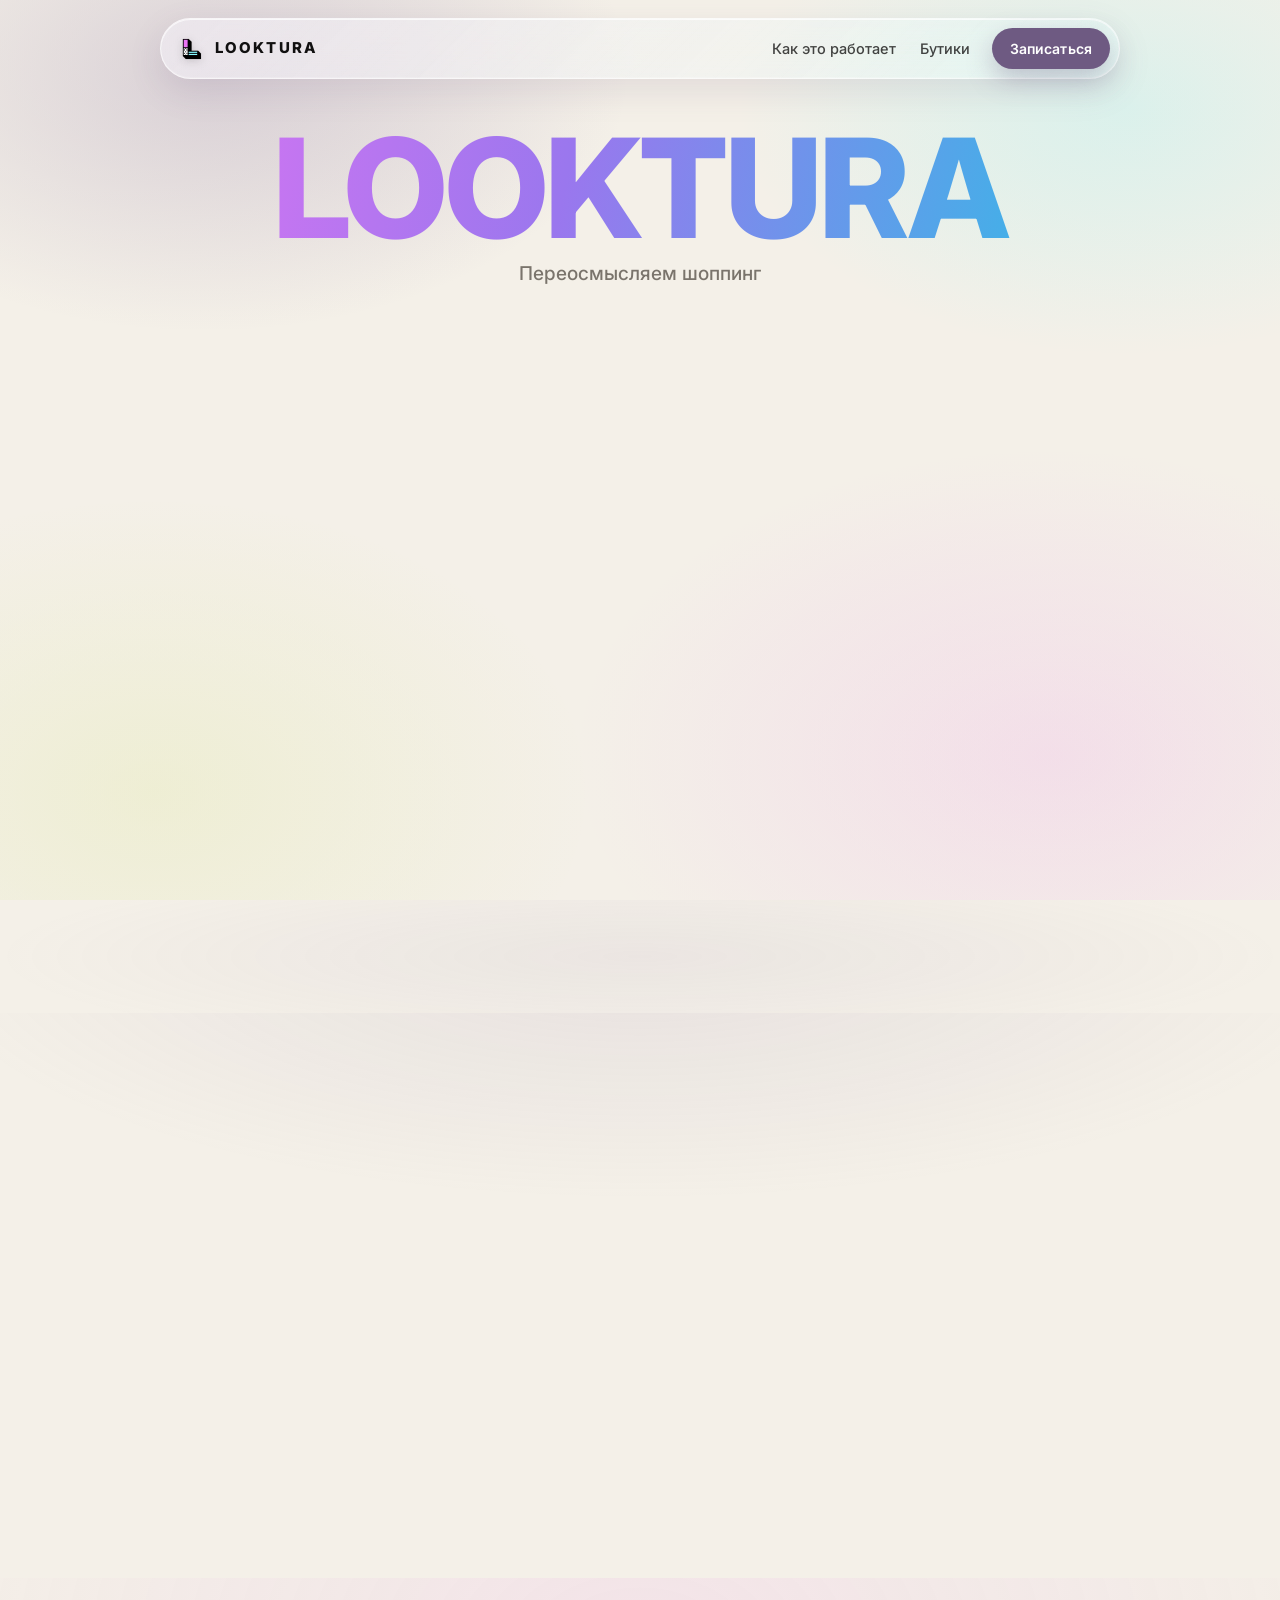
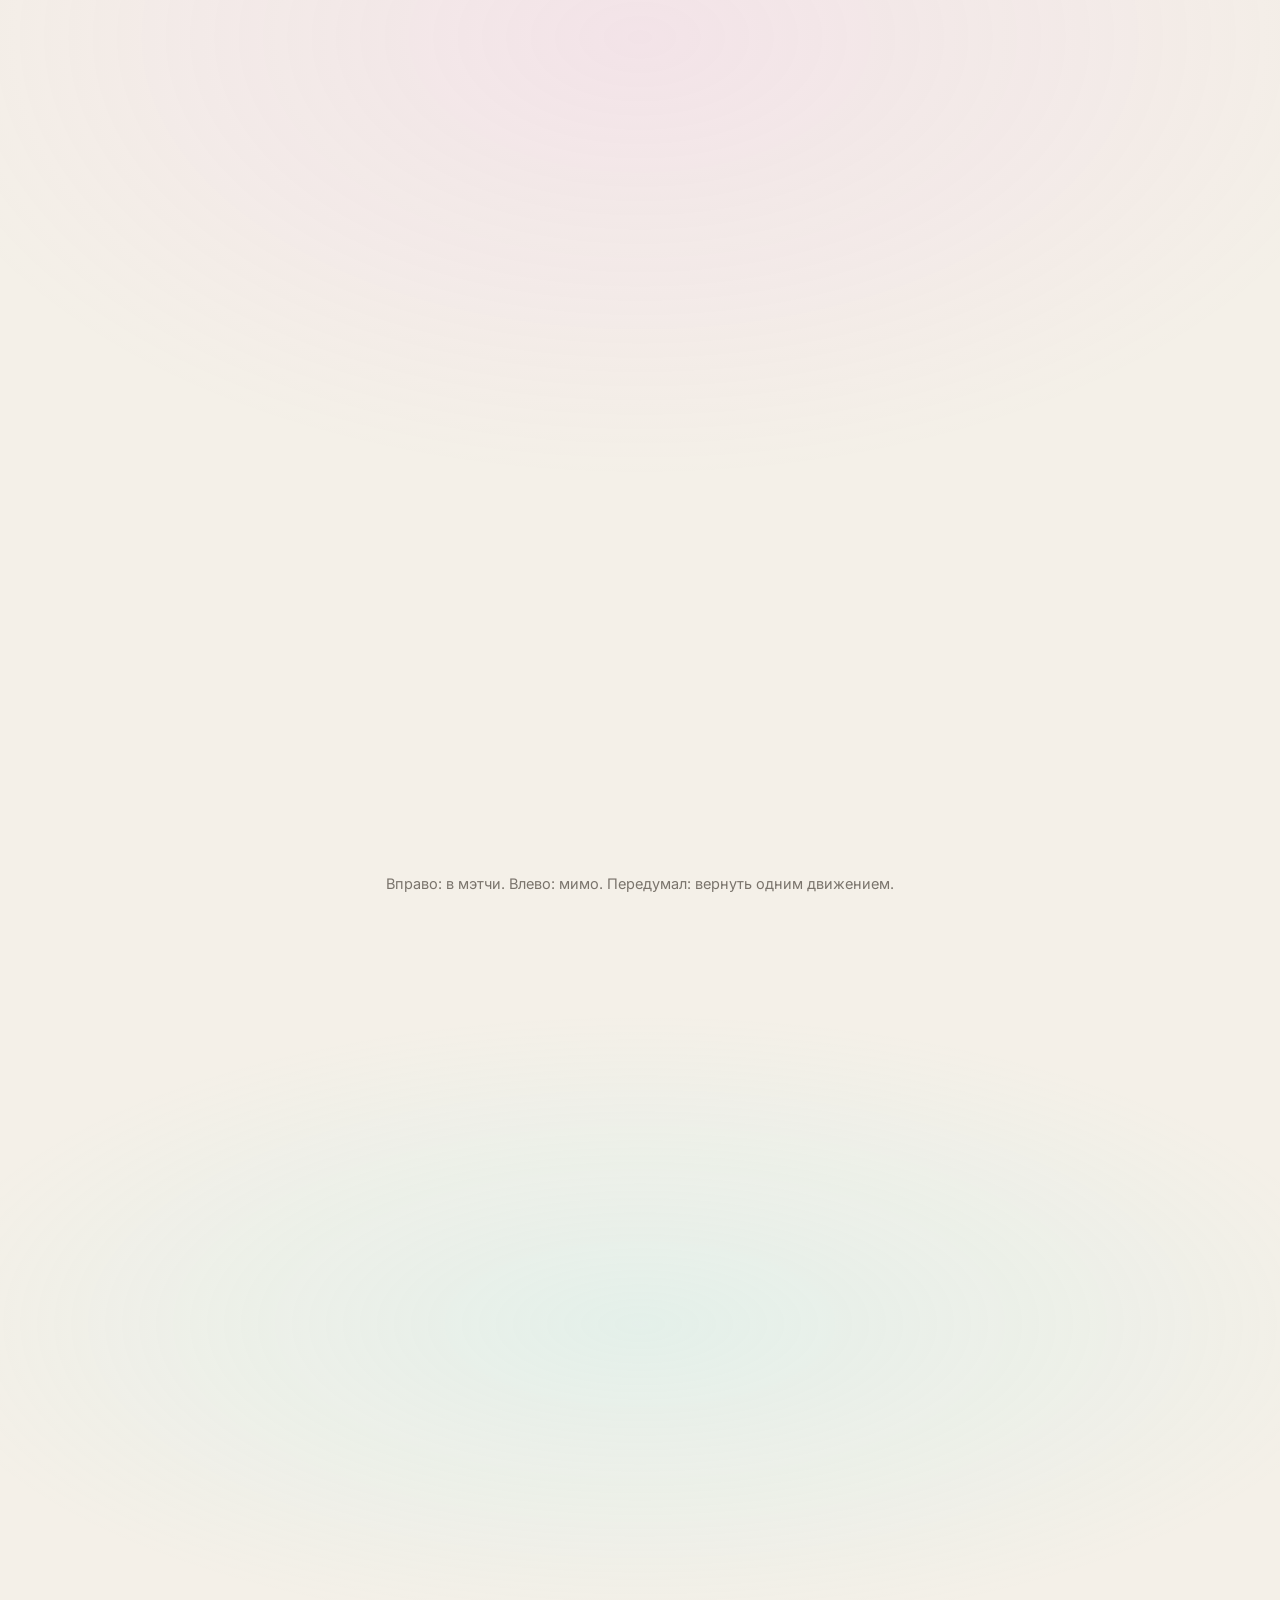
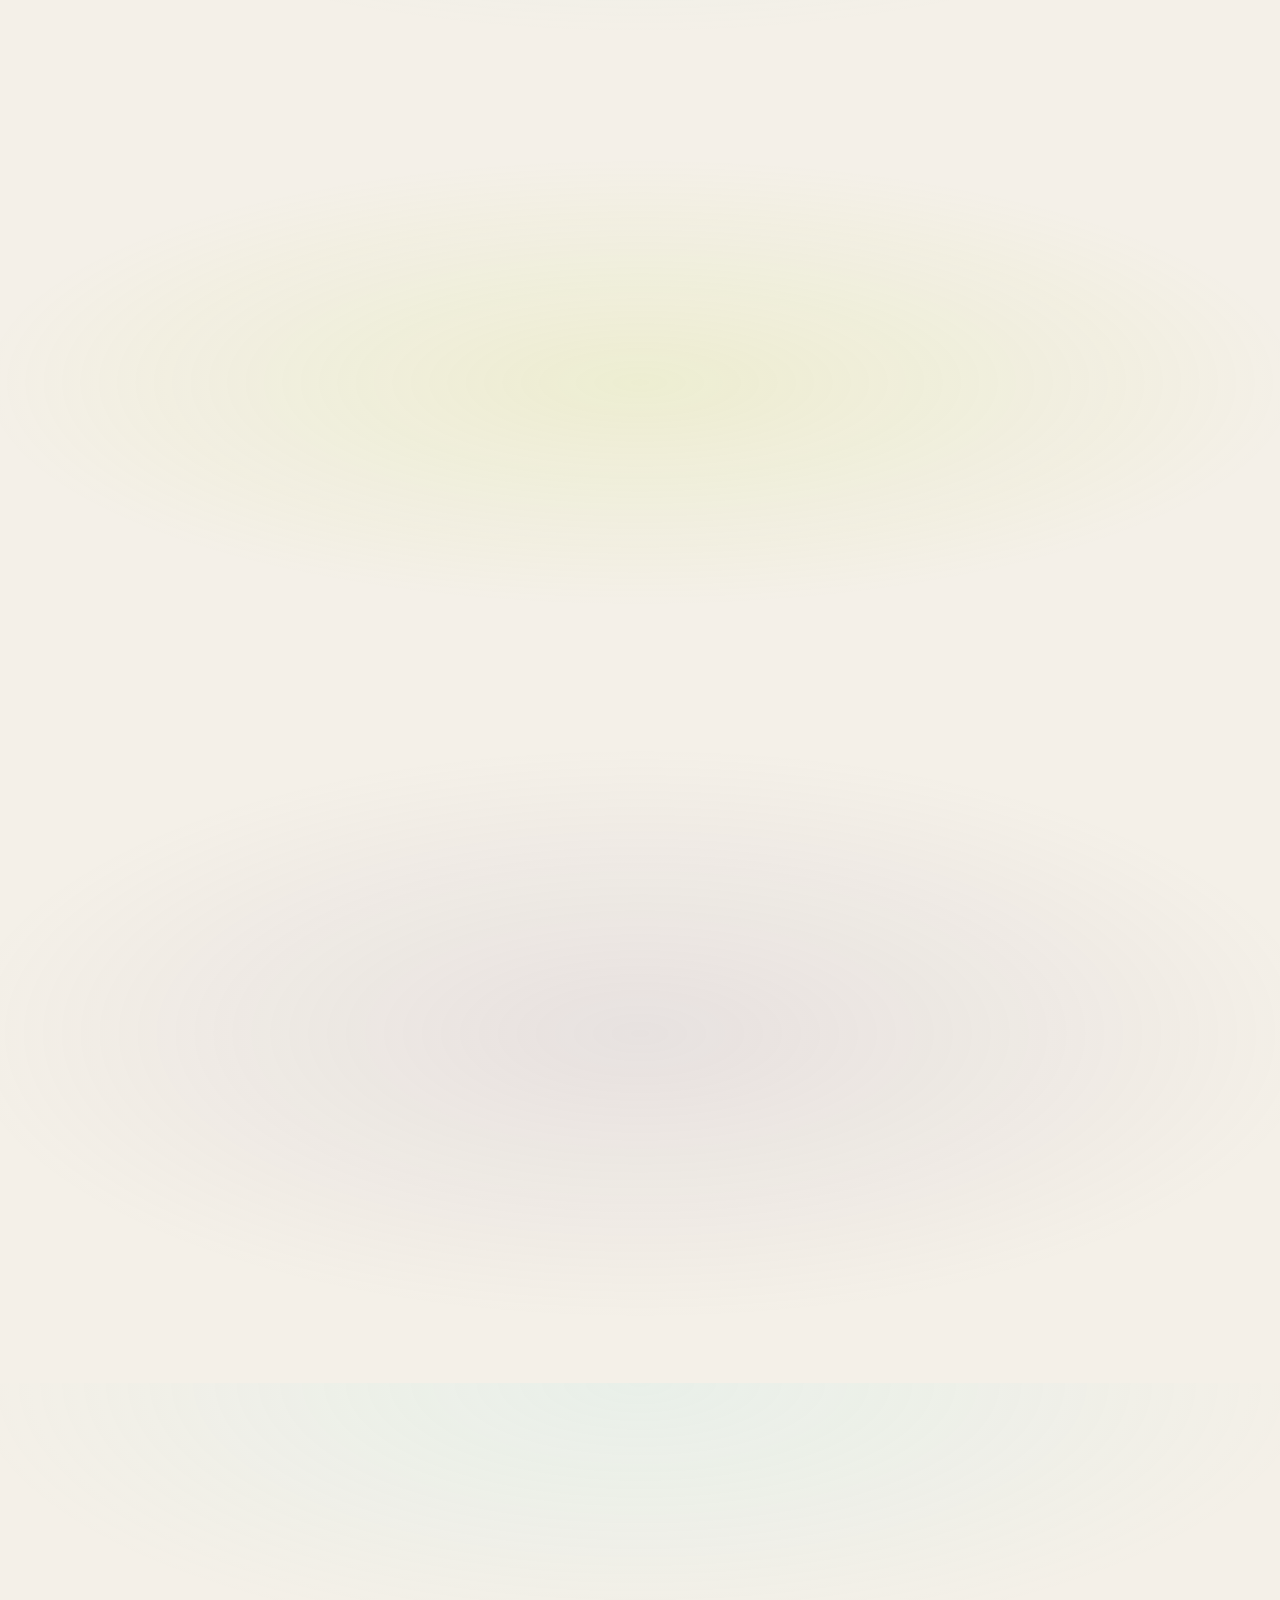
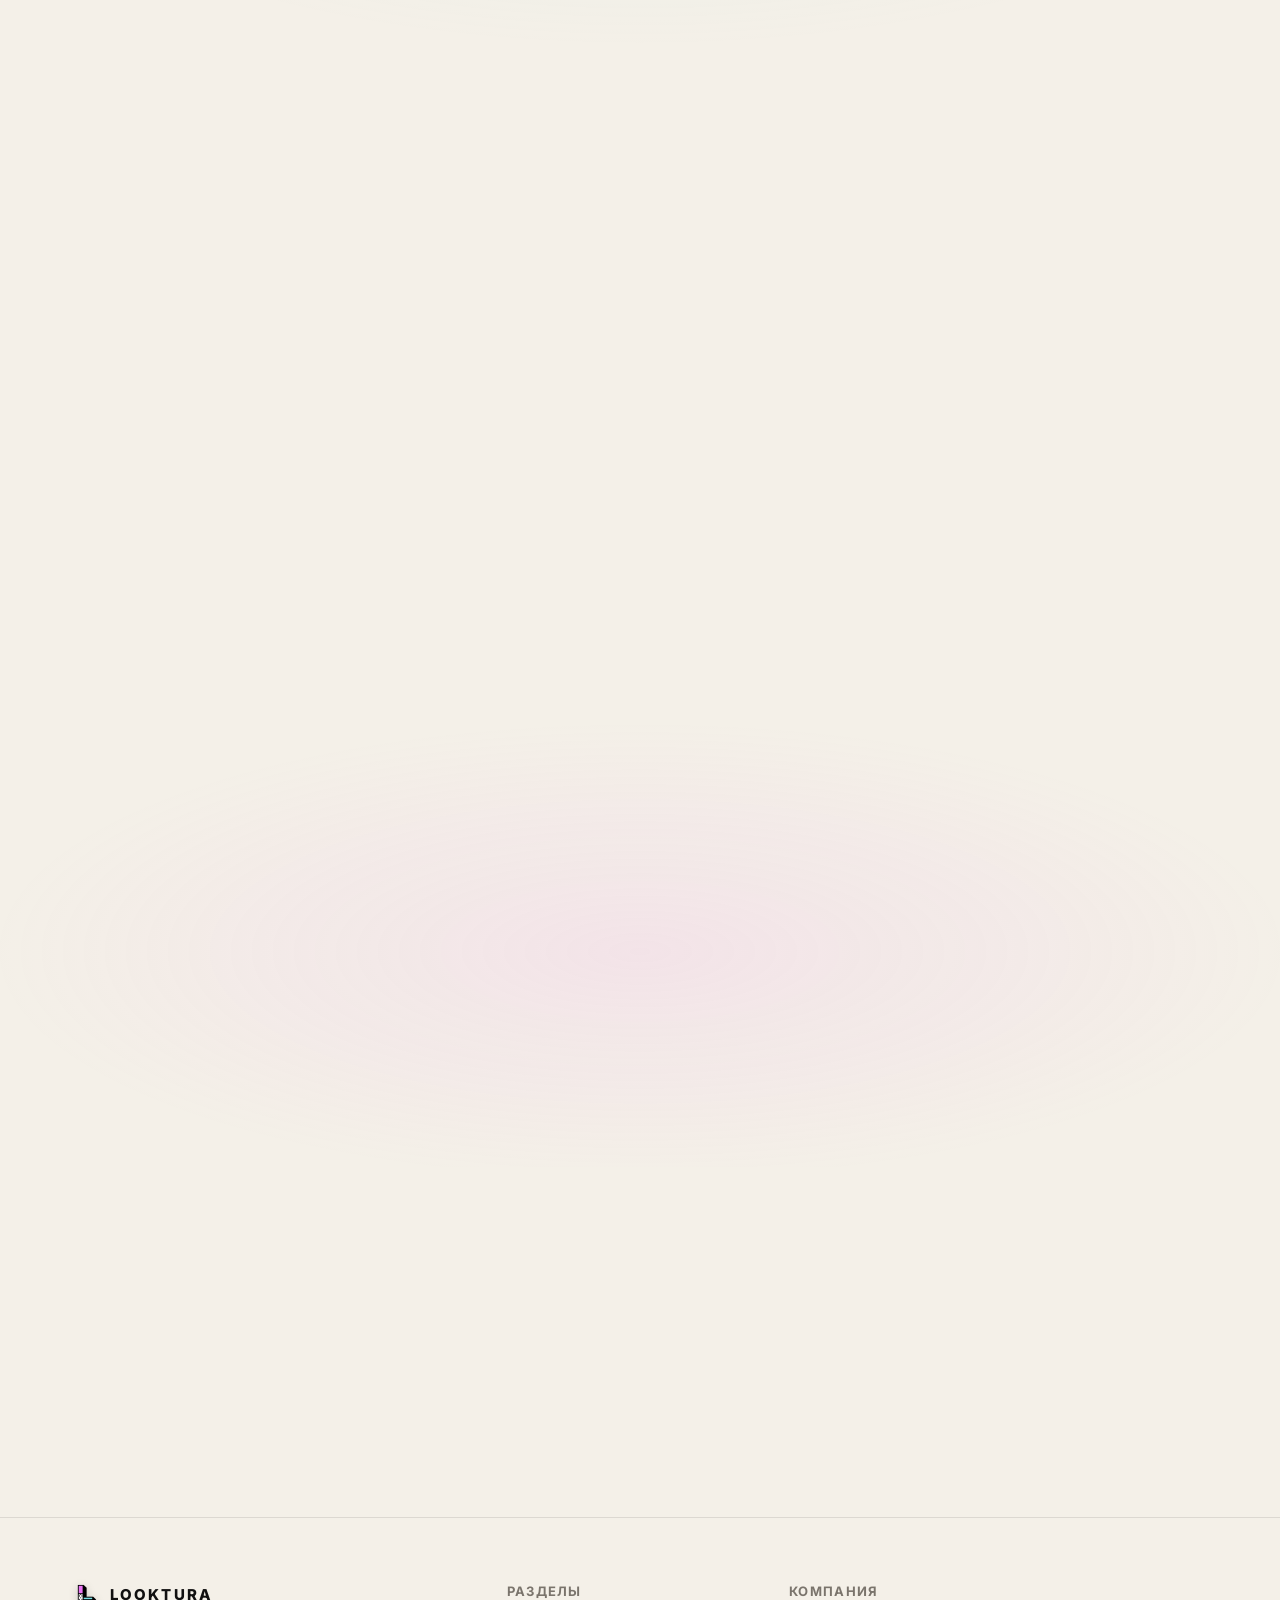
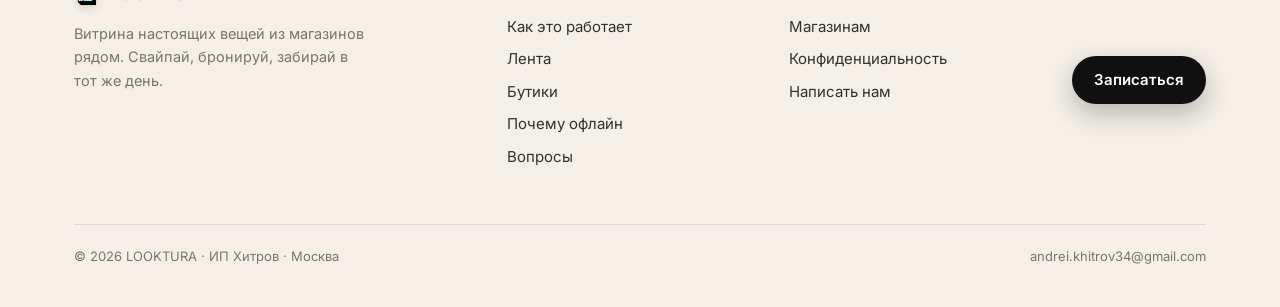
==== index.html @ bfd3b426 "home: magnetic snap on the hero phone carousel - After a scroll settles inside the pinned hero, a de" ====
<!DOCTYPE html>
<html lang="ru" class="no-js">
<head>
  <meta charset="UTF-8" />
  <meta name="viewport" content="width=device-width, initial-scale=1, viewport-fit=cover" />
  <title>LOOKTURA · твой образ уже рядом</title>
  <meta name="description" content="Витрина настоящих вещей из магазинов рядом. Свайпай, бронируй примерку и забирай в магазине в тот же день. Москва, осень 2026." />
  <meta name="theme-color" content="#F4F0E8" />

  <meta property="og:type" content="website" />
  <meta property="og:title" content="LOOKTURA · твой образ уже рядом" />
  <meta property="og:description" content="Витрина настоящих вещей из магазинов рядом. Свайпай, бронируй примерку и забирай в тот же день." />
  <meta property="og:locale" content="ru_RU" />
  <meta property="og:image" content="assets/p3.jpg" />
  <meta name="twitter:card" content="summary_large_image" />

  <link rel="preconnect" href="https://fonts.googleapis.com" />
  <link rel="preconnect" href="https://fonts.gstatic.com" crossorigin />
  <link href="https://fonts.googleapis.com/css2?family=Inter:wght@400;500;600;700;800;900&display=swap" rel="stylesheet" />
  <link rel="stylesheet" href="home.css?v=106" />

  <script type="importmap">
  {"imports":{
    "three":"https://cdn.jsdelivr.net/npm/three@0.160.0/build/three.module.js",
    "three/addons/":"https://cdn.jsdelivr.net/npm/three@0.160.0/examples/jsm/"
  }}
  </script>
</head>
<body>
  <script>document.documentElement.classList.remove('no-js');document.documentElement.classList.add('js');</script>

  <a class="skip" href="#content">К содержанию</a>

  <!-- soft aurora backdrop -->
  <div class="aura" aria-hidden="true"></div>

  <!-- brand logo (Andrei's original mark), defined once, reused via <use> -->
  <svg width="0" height="0" style="position:absolute" aria-hidden="true" focusable="false">
    <symbol id="lk-logo" viewBox="0 0 220 220" fill="none">
      <path d="M33 25H81.5L106.5 49V125.5H162.5L186 149V194H57L33 169.5V25Z" fill="black"/>
      <path d="M186 194H57L33 169.5V25H81.5L106.5 49V125.5H162.5L186 149V194ZM81.5 25V169.5M81.5 169.5H33M81.5 169.5H162.5L186 194" stroke="black"/>
      <rect x="82" y="133" width="72" height="10" fill="#86F8FE"/>
      <rect x="40" y="32" width="33" height="63" fill="#EB74F4"/>
      <path d="M52.2578 103C52.0919 103.469 52 103.974 52 104.5C52 106.985 54.0147 109 56.5 109C58.9853 109 61 106.985 61 104.5C61 103.974 60.9081 103.469 60.7422 103H73V161H60.9717C60.9898 160.836 61 160.669 61 160.5C61 158.015 58.9853 156 56.5 156C54.0147 156 52 158.015 52 160.5C52 160.669 52.0102 160.836 52.0283 161H40V103H52.2578ZM46.5 142C44.0147 142 42 144.015 42 146.5C42 148.985 44.0147 151 46.5 151C48.9853 151 51 148.985 51 146.5C51 144.015 48.9853 142 46.5 142ZM66.5 142C64.0147 142 62 144.015 62 146.5C62 148.985 64.0147 151 66.5 151C68.9853 151 71 148.985 71 146.5C71 144.015 68.9853 142 66.5 142ZM56.5 128C54.0147 128 52 130.015 52 132.5C52 134.985 54.0147 137 56.5 137C58.9853 137 61 134.985 61 132.5C61 130.015 58.9853 128 56.5 128ZM46.5 113C44.0147 113 42 115.015 42 117.5C42 119.985 44.0147 122 46.5 122C48.9853 122 51 119.985 51 117.5C51 115.015 48.9853 113 46.5 113ZM66.5 113C64.0147 113 62 115.015 62 117.5C62 119.985 64.0147 122 66.5 122C68.9853 122 71 119.985 71 117.5C71 115.015 68.9853 113 66.5 113Z" fill="white"/>
      <rect x="82" y="151" width="72" height="10" fill="#86F8FE"/>
    </symbol>
  </svg>

  <!-- NAV -->
  <header class="nav" id="nav">
    <div class="nav__pill glass">
      <a class="nav__logo" href="#top" aria-label="LOOKTURA — на главную">
        <svg class="mark" aria-hidden="true" focusable="false"><use href="#lk-logo"/></svg>
        <span class="nav__word">LOOKTURA</span>
      </a>
      <nav class="nav__links" aria-label="Разделы">
        <a href="#how" data-link>Как это работает</a>
        <a href="#boutiques" data-link>Бутики</a>
      </nav>
      <a class="btn nav__cta" href="#final" data-link>Записаться</a>
      <button class="nav__burger" id="burger" aria-label="Открыть меню" aria-expanded="false" aria-controls="menu"><span></span><span></span></button>
    </div>
  </header>

  <main id="content">

    <!-- HERO: phone ring carousel (pinned, scroll rotates the ring) -->
    <section class="hero" id="top">
      <div class="hero__pin" id="heroPin">
        <div class="ring__glow" id="ringGlow" aria-hidden="true"></div>
        <div class="ring" id="ring" aria-hidden="true"></div>

        <div class="hero__copy">
          <h1 class="hero__brand">LOOKTURA</h1>
          <p class="hero__sub">Переосмысляем шоппинг</p>
        </div>

        <div class="ringcap" id="ringCap" aria-live="polite">
          <span class="ringcap__t" id="ringCapT"></span>
          <span class="ringcap__s" id="ringCapS"></span>
        </div>
        <div class="dots" id="ringDots" aria-hidden="true"></div>

        <noscript><p class="hero__sub" style="text-align:center">Включите JavaScript, чтобы покрутить витрину экранов.</p></noscript>
      </div>
    </section>

    <!-- 2 · DEFINITION -->
    <section class="define">
      <p class="define__t rv">Не каталог и не доставка. Витрина настоящих вещей из магазинов рядом: видишь, бронируешь примерку, забираешь в тот же день.</p>
    </section>

    <!-- 3 · HOW IT WORKS -->
    <section class="how" id="how">
      <div class="wrap">
        <div class="sec__head rv">
          <p class="eyebrow">Как это работает</p>
          <h2 class="sec__title">Три шага, и вещь твоя</h2>
        </div>
        <div class="steps">
          <article class="step rv">
            <span class="step__k">Свайпай</span>
            <p class="step__p">Лента реальных вещей из бутиков рядом. Вправо: нравится. Влево: дальше.</p>
          </article>
          <article class="step rv" data-d="1">
            <span class="step__k">Бронируй</span>
            <p class="step__p">Закрепляешь вещь возвратным депозитом 5%. Она ждёт тебя в магазине, приходишь когда удобно.</p>
          </article>
          <article class="step rv" data-d="2">
            <span class="step__k">Меряй</span>
            <p class="step__p">Примеряешь вживую. Платишь, только если берёшь. Всё в тот же день.</p>
          </article>
        </div>
      </div>
    </section>

    <!-- 4 · ЛЕНТА -->
    <section class="lenta" id="lenta">
      <div class="wrap">
        <div class="sec__head rv">
          <p class="eyebrow">Лента</p>
          <h2 class="sec__title">Листаешь ленту.<br>Всё в ней можно потрогать.</h2>
          <p class="sec__lead">Это не вдохновляющие картинки из интернета, которые потом нигде не найти. Каждая вещь в ленте есть в наличии, в конкретном магазине, в твоём районе.</p>
          <p class="sec__lead">Понравилась: бронируешь примерку прямо из карточки. До шести фото, размеры, цвета, цена и наличие. Без бесконечных вкладок и переписок в директе «а есть мой размер?».</p>
        </div>
      </div>
      <div class="feed rv" role="list" aria-label="Примеры вещей из ленты">
        <img src="assets/p3.jpg" alt="Образ из ленты" loading="lazy" role="listitem" />
        <img src="assets/p5.jpg" alt="Образ из ленты" loading="lazy" role="listitem" />
        <img src="assets/p1.jpg" alt="Вещь из ленты" loading="lazy" role="listitem" />
        <img src="assets/p7.jpg" alt="Деталь вещи из ленты" loading="lazy" role="listitem" />
        <img src="assets/p2.jpg" alt="Вещь из ленты" loading="lazy" role="listitem" />
        <img src="assets/p8.jpg" alt="Образ из ленты" loading="lazy" role="listitem" />
        <img src="assets/p4.jpg" alt="Вещь из ленты" loading="lazy" role="listitem" />
        <img src="assets/p6.jpg" alt="Образ из ленты" loading="lazy" role="listitem" />
      </div>
      <p class="feed__cap">Вправо: в мэтчи. Влево: мимо. Передумал: вернуть одним движением.</p>
    </section>

    <!-- 5 · БУТИКИ -->
    <section class="boutiques" id="boutiques">
      <div class="wrap boutiques__grid">
        <div class="boutiques__copy rv">
          <p class="eyebrow">Магазины</p>
          <h2 class="sec__title">Бутики Москвы,<br>а не склад маркетплейса</h2>
          <p class="sec__lead">Независимые шоурумы, локальные дизайнеры, небольшие бутики. Те, у кого одна-две точки и вещи, которых не встретишь в общих каталогах.</p>
          <p class="sec__lead">Мы собираем их по районам и показываем, что есть рядом с тобой. Захочешь обойти несколько за раз — приложение соберёт пеший маршрут.</p>
          <p class="boutiques__amp">Покупаешь напрямую у магазина, по его цене. Без наценки сервиса и посредников между тобой и вещью.</p>
        </div>
        <aside class="boutiques__card glass rv" data-d="1" aria-label="Что собираем">
          <div class="bgroup">
            <h4>Что собираем</h4>
            <div class="chips">
              <span class="chip">Шоурумы</span>
              <span class="chip">Локальные дизайнеры</span>
              <span class="chip">Бутики у дома</span>
              <span class="chip">Концепт-сторы</span>
            </div>
          </div>
          <div class="bgroup">
            <h4>По районам</h4>
            <div class="chips">
              <span class="chip">Центр</span>
              <span class="chip">Север</span>
              <span class="chip">Запад</span>
              <span class="chip">Юг</span>
              <span class="chip">Восток</span>
            </div>
          </div>
        </aside>
      </div>
    </section>

    <!-- 6 · ПОЧЕМУ ОФЛАЙН -->
    <section class="why" id="why">
      <div class="wrap">
        <div class="sec__head rv">
          <p class="eyebrow">Почему офлайн</p>
          <h2 class="sec__title">Примерил, забрал.<br>Возвращать нечего.</h2>
          <p class="sec__lead">Онлайн приучил заказывать пачками и половину отправлять назад. Курьеры, пункты выдачи, ожидание возврата на карту.</p>
          <p class="sec__lead">Когда вещь рядом и её видно вживую, всё проще. Меряешь, чувствуешь ткань, смотришь на себе при нормальном свете. Берёшь то, что правда нравится, и носишь сегодня же.</p>
        </div>
      </div>
    </section>

    <!-- 7 · ЧЕСТНО О СТАРТЕ -->
    <section class="start" id="start">
      <div class="wrap">
        <div class="start__card glass rv">
          <p class="eyebrow">Где мы сейчас</p>
          <h2 class="sec__title">Мы только начинаем.<br>И не скрываем этого.</h2>
          <p class="sec__lead">LOOKTURA запускается в Москве осенью 2026. Сейчас подключаем первые магазины и доводим приложение до ума.</p>
          <p class="sec__lead">Никаких накрученных отзывов и цифр, которых пока нет. Если идея откликается, оставь почту: позовём в первую волну и спросим, чего не хватает. Те, кто придёт в начале, увидят, как сервис складывается, и повлияют на него.</p>
        </div>
      </div>
    </section>

    <!-- 8 · FAQ -->
    <section class="faq" id="faq">
      <div class="wrap">
        <div class="sec__head rv">
          <h2 class="sec__title">Частые вопросы</h2>
        </div>
        <div class="faq__list">
          <div class="faq__item open rv">
            <button class="faq__q" aria-expanded="true">Сколько стоит примерка?<span class="faq__ico" aria-hidden="true"></span></button>
            <div class="faq__a"><div class="faq__a-in"><p>Сама примерка бесплатная. Чтобы вещь подождала тебя в магазине, оставляешь возвратный депозит 5% (от 149&nbsp;₽). Пришёл мерить: он вернётся полностью.</p></div></div>
          </div>
          <div class="faq__item rv">
            <button class="faq__q" aria-expanded="false">А если вещь не подойдёт?<span class="faq__ico" aria-hidden="true"></span></button>
            <div class="faq__a"><div class="faq__a-in"><p>Ничего не теряешь. Меряешь вживую и платишь, только если берёшь. Не подошло: уходишь, депозит возвращается.</p></div></div>
          </div>
          <div class="faq__item rv">
            <button class="faq__q" aria-expanded="false">Это маркетплейс?<span class="faq__ico" aria-hidden="true"></span></button>
            <div class="faq__a"><div class="faq__a-in"><p>Нет. Покупаешь прямо в магазине, по его цене, без наценки сервиса. Мы просто приводим тебя к вещи, которая уже рядом.</p></div></div>
          </div>
          <div class="faq__item rv">
            <button class="faq__q" aria-expanded="false">Когда запуск?<span class="faq__ico" aria-hidden="true"></span></button>
            <div class="faq__a"><div class="faq__a-in"><p>Осенью 2026. Оставь почту в раннем доступе: напишем за пару недель до старта и позовём первым.</p></div></div>
          </div>
          <div class="faq__item rv">
            <button class="faq__q" aria-expanded="false">В каких городах?<span class="faq__ico" aria-hidden="true"></span></button>
            <div class="faq__a"><div class="faq__a-in"><p>Стартуем в Москве, тут больше всего бутиков и локальных брендов. Дальше посмотрим на другие города.</p></div></div>
          </div>
        </div>
      </div>
    </section>

    <!-- 9 · FINAL CTA -->
    <section class="final" id="final">
      <div class="wrap">
        <div class="final__card glass rv">
          <p class="eyebrow">Готов начать?</p>
          <h2 class="final__title">Свайпни и забери.</h2>
          <p class="final__sub">Запускаемся <b>осенью 2026</b>. Оставь почту, позовём за пару недель до старта.</p>
          <form class="wait" id="waitlist" novalidate>
            <div class="wait__row">
              <input class="wait__input" id="email" name="email" type="email" inputmode="email" autocomplete="email" placeholder="твоя почта" aria-label="Электронная почта" required />
              <button class="btn btn--lg wait__btn" type="submit">Записаться</button>
            </div>
            <p class="wait__msg" id="waitMsg" role="status" aria-live="polite"></p>
            <p class="wait__consent">Нажимая «Записаться», ты соглашаешься с <a href="privacy.html">политикой конфиденциальности</a>.</p>
          </form>
        </div>
      </div>
    </section>

    <!-- FOR STORES -->
    <section class="forstores">
      <div class="wrap">
        <a class="forstores__card glass rv" href="partners.html">
          <div class="forstores__txt">
            <p class="eyebrow">Магазинам и брендам</p>
            <h2 class="forstores__t">Витрина и поток визитов — без комиссий</h2>
            <p class="forstores__p">Цифровая витрина в приложении и целевые визиты покупателей. 0% комиссии с продаж, первый месяц бесплатно.</p>
          </div>
          <span class="btn btn--lg forstores__btn">Стать партнёром →</span>
        </a>
      </div>
    </section>

  </main>

  <!-- FOOTER -->
  <footer class="foot">
    <div class="wrap">
      <div class="foot__grid">
        <div class="foot__brand">
          <a class="nav__logo" href="#top" aria-label="LOOKTURA — на главную">
            <svg class="mark" aria-hidden="true"><use href="#lk-logo"/></svg>
            <span class="nav__word">LOOKTURA</span>
          </a>
          <p class="foot__tag">Витрина настоящих вещей из магазинов рядом. Свайпай, бронируй, забирай в тот же день.</p>
        </div>
        <div class="foot__col">
          <h4>Разделы</h4>
          <a href="#how" data-link>Как это работает</a>
          <a href="#lenta" data-link>Лента</a>
          <a href="#boutiques" data-link>Бутики</a>
          <a href="#why" data-link>Почему офлайн</a>
          <a href="#faq" data-link>Вопросы</a>
        </div>
        <div class="foot__col">
          <h4>Компания</h4>
          <a href="partners.html">Магазинам</a>
          <a href="privacy.html">Конфиденциальность</a>
          <a href="mailto:andrei.khitrov34@gmail.com">Написать нам</a>
        </div>
        <a class="btn btn--dark foot__cta" href="#final" data-link>Записаться</a>
      </div>
      <div class="foot__bottom">
        <span>© 2026 LOOKTURA · ИП Хитров · Москва</span>
        <a href="mailto:andrei.khitrov34@gmail.com">andrei.khitrov34@gmail.com</a>
      </div>
    </div>
  </footer>

  <!-- MOBILE MENU -->
  <div class="menu" id="menu" aria-hidden="true">
    <nav class="menu__nav" aria-label="Меню">
      <a href="#how" data-link>Как это работает</a>
      <a href="#lenta" data-link>Лента</a>
      <a href="#boutiques" data-link>Бутики</a>
      <a href="#why" data-link>Почему офлайн</a>
      <a href="#faq" data-link>Вопросы</a>
    </nav>
    <a class="btn btn--lg menu__cta" href="#final" data-link>Записаться</a>
  </div>

  <script>window.LK_CONFIG = { endpoint: "", email: "andrei.khitrov34@gmail.com" };</script>
  <script src="https://cdn.jsdelivr.net/npm/lenis@1.1.14/dist/lenis.min.js" defer></script>
  <script src="https://cdn.jsdelivr.net/npm/gsap@3.12.5/dist/gsap.min.js" defer></script>
  <script src="https://cdn.jsdelivr.net/npm/gsap@3.12.5/dist/ScrollTrigger.min.js" defer></script>
  <script type="module" src="home.js?v=109"></script>
</body>
</html>
---- home.css ----
/* ============================================================
   LOOKTURA — landing
   Light, premium, liquid-glass. Brand tokens from the app
   (Theme.swift ivory). Inter throughout. One light theme, locked.
   "Liquid glass" here is a web frosted-glass APPROXIMATION
   (backdrop-filter + inner highlight), not Apple's native material.
   ============================================================ */

:root{
  --ivory:#F4F0E8;
  --surface:#FFFFFF;
  --ink:#111010;
  --muted:#7A746C;
  --line:rgba(17,16,16,.10);
  --pill:#E8E3D8;
  --stage:#EAE3D3;

  --accent:#9E8BAF;       /* lavender (brand accent, locked) */
  --accent-deep:#6E5A82;  /* CTA */
  --pop:#C7E04A;          /* lime — used very sparingly */

  --logo-pink:#ED8CED;
  --logo-cyan:#99F2F5;

  --r:22px;
  --r-lg:30px;
  --maxw:1180px;

  --shadow:0 22px 60px rgba(17,16,16,.12);
  --shadow-soft:0 12px 34px rgba(110,90,130,.14);

  --glass-blur:blur(22px) saturate(165%);
}

*{box-sizing:border-box}
html{ -webkit-text-size-adjust:100%; }
body{
  margin:0;
  font-family:Inter,system-ui,-apple-system,Segoe UI,Roboto,sans-serif;
  color:var(--ink);
  background:var(--ivory);
  line-height:1.5;
  -webkit-font-smoothing:antialiased;
  text-rendering:optimizeLegibility;
  overflow-x:hidden;
}
img{max-width:100%;display:block}
a{color:inherit;text-decoration:none}
button{font-family:inherit}
h1,h2,h3,h4,p{margin:0}

.wrap{max-width:var(--maxw);margin:0 auto;padding:0 24px}
.skip{position:absolute;left:-9999px;top:0;background:var(--ink);color:#fff;padding:10px 16px;border-radius:0 0 12px 0;z-index:200}
.skip:focus{left:0}

/* ---- aurora backdrop ------------------------------------- */
.aura{
  position:fixed;inset:0;z-index:-1;pointer-events:none;
  background:
    radial-gradient(46% 40% at 16% 8%,  rgba(158,139,175,.46), transparent 72%),
    radial-gradient(42% 38% at 88% 12%, rgba(153,242,245,.40), transparent 72%),
    radial-gradient(50% 46% at 82% 84%, rgba(237,140,237,.30), transparent 74%),
    radial-gradient(46% 44% at 12% 88%, rgba(199,224,74,.22), transparent 74%),
    var(--ivory);
}
.aura::after{ /* soft veil keeps text legible over the colour blobs */
  content:"";position:absolute;inset:0;
  background:radial-gradient(60% 50% at 50% 30%, rgba(244,240,232,0), rgba(244,240,232,.42) 100%);
}

/* ---- liquid-glass utility -------------------------------- */
.glass{
  background:
    linear-gradient(135deg, rgba(158,139,175,.10), rgba(153,242,245,.07)),
    linear-gradient(135deg, rgba(255,255,255,.58), rgba(255,255,255,.22)),
    rgba(255,255,255,.16);
  -webkit-backdrop-filter:var(--glass-blur);
  backdrop-filter:var(--glass-blur);
  border:1px solid rgba(255,255,255,.6);
  box-shadow:
    inset 0 1px 0 rgba(255,255,255,.7),
    inset 0 -1px 0 rgba(255,255,255,.18),
    var(--shadow-soft);
}
@media (prefers-reduced-transparency:reduce){
  .glass{ background:rgba(255,255,255,.96); -webkit-backdrop-filter:none; backdrop-filter:none; }
}

/* ---- buttons --------------------------------------------- */
.btn{
  display:inline-flex;align-items:center;justify-content:center;gap:8px;
  padding:13px 22px;border-radius:999px;border:0;cursor:pointer;
  background:var(--accent-deep);color:#fff;
  font-weight:600;font-size:15px;letter-spacing:.01em;
  box-shadow:0 10px 26px rgba(110,90,130,.34);
  transition:transform .18s cubic-bezier(.16,1,.3,1), box-shadow .18s, background .18s;
}
.btn:hover{background:#5d4a70;box-shadow:0 14px 32px rgba(110,90,130,.42);transform:translateY(-1px)}
.btn:active{transform:translateY(1px) scale(.99)}
.btn:focus-visible{outline:3px solid rgba(110,90,130,.4);outline-offset:3px}
.btn--lg{padding:16px 30px;font-size:16px}
.btn--dark{background:var(--ink);box-shadow:0 10px 26px rgba(17,16,16,.26)}
.btn--dark:hover{background:#000}

/* ---- type helpers ---------------------------------------- */
.eyebrow{
  font-size:12.5px;font-weight:600;letter-spacing:.16em;text-transform:uppercase;
  color:var(--accent-deep);margin-bottom:16px;
}
.sec__head{max-width:760px;margin:0 auto 56px;text-align:center}
.sec__title{
  font-size:clamp(30px,4.6vw,52px);font-weight:800;letter-spacing:-.025em;line-height:1.04;
}
.sec__lead{margin-top:18px;color:var(--muted);font-size:clamp(16px,1.6vw,19px);line-height:1.6}

/* ---- nav ------------------------------------------------- */
.nav{position:fixed;top:18px;left:0;right:0;z-index:120;display:flex;justify-content:center;padding:0 16px;
  transition:transform .4s cubic-bezier(.16,1,.3,1), opacity .4s}
.nav.is-hidden{transform:translateY(-130%);opacity:0}
.nav__pill{display:flex;align-items:center;gap:22px;padding:9px 9px 9px 18px;border-radius:999px;width:min(960px,100%)}
.nav__logo{display:flex;align-items:center;gap:10px}
.nav__logo .mark{width:26px;height:26px;filter:drop-shadow(0 2px 4px rgba(17,16,16,.16))}
.nav__word{font-weight:800;letter-spacing:.14em;font-size:15px}
.nav__links{display:flex;gap:24px;margin-left:auto}
.nav__links a{font-size:14.5px;font-weight:500;color:var(--ink);opacity:.78;transition:opacity .2s}
.nav__links a:hover{opacity:1}
.nav__cta{padding:10px 18px;font-size:14px}
.nav__burger{display:none;width:42px;height:42px;border-radius:50%;border:1px solid var(--line);background:rgba(255,255,255,.6);position:relative;margin-left:auto}
.nav__burger span{position:absolute;left:11px;right:11px;height:2px;background:var(--ink);border-radius:2px;transition:.25s}
.nav__burger span:first-child{top:16px}.nav__burger span:last-child{top:24px}
.nav.menu-open .nav__burger span:first-child{top:20px;transform:rotate(45deg)}
.nav.menu-open .nav__burger span:last-child{top:20px;transform:rotate(-45deg)}

/* ---- hero / ring carousel -------------------------------- */
.hero{position:relative}
.hero__pin{position:relative;height:100vh;overflow:hidden}
.ring{position:absolute;left:0;right:0;top:0;bottom:0;z-index:1}
.ring canvas{display:block}

.hero__copy{
  position:absolute;left:0;right:0;top:clamp(104px,14vh,156px);z-index:3;
  text-align:center;padding:0 24px;pointer-events:none;
}
.hero__copy .eyebrow{margin-bottom:12px}
.hero__title{font-size:clamp(32px,4.9vw,56px);font-weight:800;letter-spacing:-.035em;line-height:.98}
.hero__brand{
  margin:0;font-family:"SF Pro Display","SF Pro Text",-apple-system,BlinkMacSystemFont,Inter,sans-serif;
  font-weight:800;font-size:clamp(54px,12.5vw,138px);line-height:.9;letter-spacing:-.02em;
  background:linear-gradient(102deg,#EB74F4 0%,#9A77EE 44%,#46AEE8 80%,#86F8FE 100%);
  -webkit-background-clip:text;background-clip:text;
  color:transparent;-webkit-text-fill-color:transparent;
}
.hero__sub{margin:10px auto 0;max-width:420px;color:var(--muted);font-size:clamp(15px,1.7vw,19px);font-weight:500}

.ringcap{
  position:absolute;left:0;right:0;bottom:clamp(60px,8vh,88px);z-index:3;
  text-align:center;padding:0 24px;pointer-events:none;
  display:flex;flex-direction:column;gap:4px;
}
.ringcap__t{font-weight:700;font-size:clamp(18px,2.2vw,24px);letter-spacing:-.02em;
  opacity:0;transform:translateY(8px);transition:opacity .45s, transform .45s}
.ringcap__s{color:var(--muted);font-size:15px;opacity:0;transform:translateY(8px);
  transition:opacity .45s .05s, transform .45s .05s}
.ringcap.show .ringcap__t,.ringcap.show .ringcap__s{opacity:1;transform:none}

.dots{position:absolute;left:0;right:0;bottom:clamp(28px,4vh,44px);z-index:3;
  display:flex;gap:9px;justify-content:center;pointer-events:none}
.dots span{width:7px;height:7px;border-radius:999px;background:rgba(17,16,16,.2);transition:.3s}
.dots span.on{width:26px;background:var(--accent-deep)}

/* route screen — dynamic iridescent highlight (glow halo + shimmering caption) */
.ring__glow{
  position:absolute;left:50%;top:54%;width:62vmin;height:62vmin;
  transform:translate(-50%,-50%);z-index:0;pointer-events:none;border-radius:50%;
  opacity:0;transition:opacity .7s ease;
  background:conic-gradient(from 0deg,#EB74F4,#86F8FE,#9A77EE,#C7E04A,#EB74F4);
  filter:blur(72px);
}
.hero__pin.route-on .ring__glow{opacity:.5;animation:glowspin 9s linear infinite}
@keyframes glowspin{to{transform:translate(-50%,-50%) rotate(360deg)}}
.ringcap.route .ringcap__t{
  background:linear-gradient(100deg,#EB74F4,#9A77EE,#46AEE8,#86F8FE,#EB74F4);
  background-size:300% 100%;-webkit-background-clip:text;background-clip:text;
  color:transparent;-webkit-text-fill-color:transparent;animation:capshimmer 4.5s linear infinite;
}
@keyframes capshimmer{to{background-position:300% 0}}
@media (prefers-reduced-motion:reduce){
  .hero__pin.route-on .ring__glow{animation:none}
  .ringcap.route .ringcap__t{animation:none}
}

/* ---- brand strip ----------------------------------------- */
.strip{padding:40px 24px 8px;text-align:center}
.strip__t{font-size:13px;letter-spacing:.04em;color:var(--muted);margin-bottom:22px}
.strip__row{display:flex;flex-wrap:wrap;gap:12px;justify-content:center;max-width:920px;margin:0 auto}
.brandchip{
  padding:10px 20px;border-radius:999px;background:rgba(255,255,255,.55);
  border:1px solid var(--line);font-weight:700;font-size:15px;letter-spacing:.02em;color:#2a2724;
  -webkit-backdrop-filter:blur(8px);backdrop-filter:blur(8px);
}

/* ---- sections shared ------------------------------------- */
.how,.why,.faq,.boutiques,.start{padding:clamp(80px,12vh,140px) 0}
.lenta{padding:clamp(80px,12vh,140px) 0 clamp(56px,8vh,90px)}
.final{padding:clamp(40px,8vh,90px) 0 clamp(80px,12vh,130px)}

/* a little app-style colour so the lower sections don't read flat / monochrome */
.define{background:radial-gradient(70% 120% at 50% 50%, rgba(158,139,175,.10), transparent 72%)}
.how{background:radial-gradient(95% 75% at 50% -12%, rgba(158,139,175,.15), transparent 60%)}
.lenta{background:radial-gradient(95% 72% at 50% 6%, rgba(237,140,237,.12), transparent 62%)}
.boutiques{background:radial-gradient(92% 70% at 50% 50%, rgba(153,242,245,.17), transparent 62%)}
.why{background:radial-gradient(86% 62% at 50% 50%, rgba(199,224,74,.14), transparent 60%)}
.start{background:radial-gradient(86% 66% at 50% 50%, rgba(158,139,175,.14), transparent 62%)}
.faq{background:radial-gradient(88% 56% at 50% 0%, rgba(153,242,245,.12), transparent 60%)}
.final{background:radial-gradient(82% 62% at 50% 64%, rgba(237,140,237,.12), transparent 62%)}

/* "магазинам" CTA band at the end of the landing */
.forstores{padding:clamp(10px,2vh,24px) 0 clamp(70px,10vh,120px)}
.forstores__card{display:flex;align-items:center;justify-content:space-between;gap:28px;
  border-radius:var(--r-lg);padding:clamp(28px,4vw,46px);text-decoration:none;color:inherit;
  transition:transform .2s cubic-bezier(.16,1,.3,1),box-shadow .2s}
.forstores__card:hover{transform:translateY(-2px);box-shadow:0 26px 60px rgba(110,90,130,.20)}
.forstores__t{font-size:clamp(22px,2.7vw,32px);font-weight:800;letter-spacing:-.025em;margin-top:4px;line-height:1.05}
.forstores__p{margin-top:10px;color:var(--muted);font-size:16px;max-width:52ch;line-height:1.55}
.forstores__btn{flex:0 0 auto;pointer-events:none;white-space:nowrap}
@media(max-width:760px){
  .hero__copy{top:84px}
  .forstores__card{flex-direction:column;align-items:flex-start;gap:22px}
  .forstores__btn{width:100%}
}

/* how it works */
.steps{display:grid;grid-template-columns:repeat(3,1fr);gap:22px}
.step{padding:34px 30px;border-radius:var(--r-lg);
  background:linear-gradient(155deg,rgba(255,255,255,.62),rgba(158,139,175,.13));
  border:1px solid var(--line);box-shadow:var(--shadow-soft);
  -webkit-backdrop-filter:blur(10px);backdrop-filter:blur(10px)}
.step__k{display:inline-block;font-size:22px;font-weight:800;letter-spacing:-.02em;margin-bottom:12px}
.step__k::after{content:"";display:block;width:30px;height:3px;border-radius:3px;background:var(--pop);margin-top:10px}
.step__p{color:var(--muted);font-size:16px;line-height:1.6}

/* 2 · definition strip */
.define{text-align:center}
.define__t{max-width:840px;margin:0 auto;font-size:clamp(19px,2.4vw,28px);font-weight:600;
  letter-spacing:-.02em;line-height:1.34;color:#2a2724}

/* 4 · лента — label-free lookbook rail */
.lenta .sec__head{margin-bottom:40px}
.feed{display:flex;gap:16px;overflow-x:auto;scroll-snap-type:x mandatory;
  padding:6px clamp(20px,6vw,80px) 16px;-webkit-overflow-scrolling:touch;scrollbar-width:none}
.feed::-webkit-scrollbar{display:none}
.feed img{flex:0 0 auto;width:clamp(208px,23vw,280px);height:clamp(286px,30vw,378px);
  object-fit:cover;border-radius:22px;scroll-snap-align:start;
  box-shadow:var(--shadow-soft);border:1px solid rgba(255,255,255,.55)}
.feed__cap{margin:16px auto 0;text-align:center;color:var(--muted);font-size:14.5px;
  max-width:var(--maxw);padding:0 24px}

/* 5 · бутики */
.boutiques__grid{display:grid;grid-template-columns:1.1fr .9fr;gap:clamp(32px,5vw,64px);align-items:center}
.boutiques__copy .sec__lead{margin-top:16px}
.boutiques__amp{margin-top:24px;font-size:clamp(17px,1.8vw,21px);font-weight:600;
  letter-spacing:-.01em;color:var(--accent-deep);max-width:48ch}
.boutiques__card{border-radius:var(--r-lg);padding:clamp(26px,3vw,38px)}
.bgroup + .bgroup{margin-top:22px}
.bgroup h4{font-size:12px;text-transform:uppercase;letter-spacing:.14em;color:var(--muted);margin-bottom:13px}
.chips{display:flex;flex-wrap:wrap;gap:10px}
.chip{padding:9px 16px;border-radius:999px;background:rgba(255,255,255,.6);
  border:1px solid var(--line);font-weight:600;font-size:14px;color:#2a2724}

/* 7 · честно о старте */
.start__card{max-width:780px;margin:0 auto;border-radius:var(--r-lg);
  padding:clamp(34px,5vw,60px);text-align:center}
.start__card .sec__lead{max-width:62ch;margin-left:auto;margin-right:auto}

/* faq */
.faq__list{max-width:780px;margin:0 auto;display:flex;flex-direction:column;gap:14px}
.faq__item{border-radius:var(--r);
  background:linear-gradient(120deg,rgba(255,255,255,.56),rgba(153,242,245,.10));
  border:1px solid var(--line);
  -webkit-backdrop-filter:blur(8px);backdrop-filter:blur(8px);overflow:hidden}
.faq__q{width:100%;display:flex;align-items:center;justify-content:space-between;gap:16px;
  padding:22px 24px;background:none;border:0;text-align:left;cursor:pointer;
  font-size:17px;font-weight:600;color:var(--ink)}
.faq__ico{position:relative;flex:0 0 18px;width:18px;height:18px}
.faq__ico::before,.faq__ico::after{content:"";position:absolute;background:var(--accent-deep);border-radius:2px;transition:.3s}
.faq__ico::before{left:0;right:0;top:8px;height:2px}
.faq__ico::after{top:0;bottom:0;left:8px;width:2px}
.faq__item.open .faq__ico::after{transform:scaleY(0)}
.faq__a{display:grid;grid-template-rows:0fr;transition:grid-template-rows .35s cubic-bezier(.16,1,.3,1)}
.faq__item.open .faq__a{grid-template-rows:1fr}
.faq__a-in{overflow:hidden}
.faq__a-in p{padding:0 24px 22px;color:var(--muted);font-size:16px;line-height:1.6}

/* final CTA */
.final__card{max-width:860px;margin:0 auto;border-radius:var(--r-lg);padding:clamp(36px,5vw,64px);text-align:center}
.final__title{font-size:clamp(28px,4.2vw,46px);font-weight:800;letter-spacing:-.025em;line-height:1.05;margin-top:6px}
.final__sub{margin:18px auto 28px;max-width:520px;color:var(--muted);font-size:17px}
.wait{max-width:520px;margin:0 auto}
.wait__row{display:flex;gap:10px}
.wait__input{flex:1;padding:15px 20px;border-radius:999px;border:1px solid var(--line);
  background:#fff;font-size:16px;color:var(--ink)}
.wait__input::placeholder{color:#9a948b}
.wait__input:focus{outline:3px solid rgba(110,90,130,.35);outline-offset:1px;border-color:transparent}
.wait__btn{flex:0 0 auto}
.wait__msg{min-height:20px;margin-top:12px;font-size:14px;font-weight:600;color:var(--accent-deep)}
.wait__msg.err{color:#c0392b}
.wait__consent{margin-top:6px;font-size:12.5px;color:var(--muted)}
.wait__consent a{text-decoration:underline}

/* ---- footer ---------------------------------------------- */
.foot{padding:64px 0 40px;border-top:1px solid var(--line);margin-top:20px}
.foot__grid{display:grid;grid-template-columns:1.6fr 1fr 1fr auto;gap:32px;align-items:start}
.foot__brand .nav__logo{margin-bottom:14px}
.foot__tag{color:var(--muted);font-size:14.5px;max-width:300px;line-height:1.6}
.foot__col h4{font-size:13px;text-transform:uppercase;letter-spacing:.1em;color:var(--muted);margin-bottom:14px}
.foot__col a{display:block;font-size:15px;margin-bottom:10px;opacity:.85}
.foot__col a:hover{opacity:1;color:var(--accent-deep)}
.foot__cta{align-self:center}
.foot__bottom{display:flex;justify-content:space-between;gap:16px;flex-wrap:wrap;margin-top:46px;
  padding-top:22px;border-top:1px solid var(--line);font-size:13px;color:var(--muted)}

/* ---- mobile menu ----------------------------------------- */
.menu{position:fixed;inset:0;z-index:110;background:rgba(244,240,232,.82);
  -webkit-backdrop-filter:blur(22px);backdrop-filter:blur(22px);
  display:flex;flex-direction:column;justify-content:center;gap:8px;padding:32px;
  opacity:0;visibility:hidden;transition:.35s}
.menu.open{opacity:1;visibility:visible}
.menu__nav{display:flex;flex-direction:column;gap:6px}
.menu__nav a{font-size:32px;font-weight:800;letter-spacing:-.02em;padding:10px 0}
.menu__cta{margin-top:24px;align-self:flex-start}

/* ---- no-webgl fallback ----------------------------------- */
.fallgrid{display:grid;grid-template-columns:repeat(3,minmax(0,1fr));gap:18px;max-width:1000px;margin:0 auto;padding:120px 24px 48px}
.fallphone{margin:0;border-radius:28px;overflow:hidden;box-shadow:var(--shadow);background:#fff;border:1px solid rgba(255,255,255,.6)}
.fallphone img{width:100%;height:auto;display:block}
@media(max-width:760px){.fallgrid{grid-template-columns:1fr 1fr}}
@media(max-width:480px){.fallgrid{grid-template-columns:1fr;max-width:340px}}

/* ---- reveal ---------------------------------------------- */
.rv{opacity:0;transform:translateY(22px);transition:opacity .7s cubic-bezier(.16,1,.3,1),transform .7s cubic-bezier(.16,1,.3,1)}
.rv.in{opacity:1;transform:none}
.rv[data-d="1"]{transition-delay:.08s}
.rv[data-d="2"]{transition-delay:.16s}

/* ---- responsive ------------------------------------------ */
@media (max-width:860px){
  .nav__links,.nav__cta{display:none}
  .nav__burger{display:block}
  .nav__pill{gap:12px}
  .steps{grid-template-columns:1fr;gap:16px}
  .boutiques__grid{grid-template-columns:1fr;gap:30px}
  .foot__grid{grid-template-columns:1fr 1fr;gap:26px}
  .foot__brand{grid-column:1/-1}
  .foot__cta{grid-column:1/-1;justify-self:start}
}
@media (max-width:560px){
  .wrap{padding:0 18px}
  .hero__copy{top:76px}
  .hero__title{font-size:clamp(34px,11vw,52px)}
  .wait__row{flex-direction:column}
  .wait__btn{width:100%}
  .foot__grid{grid-template-columns:1fr}
}

/* ---- reduced motion -------------------------------------- */
@media (prefers-reduced-motion:reduce){
  .rv{opacity:1;transform:none;transition:none}
  .ringcap__t,.ringcap__s{transition:none}
}
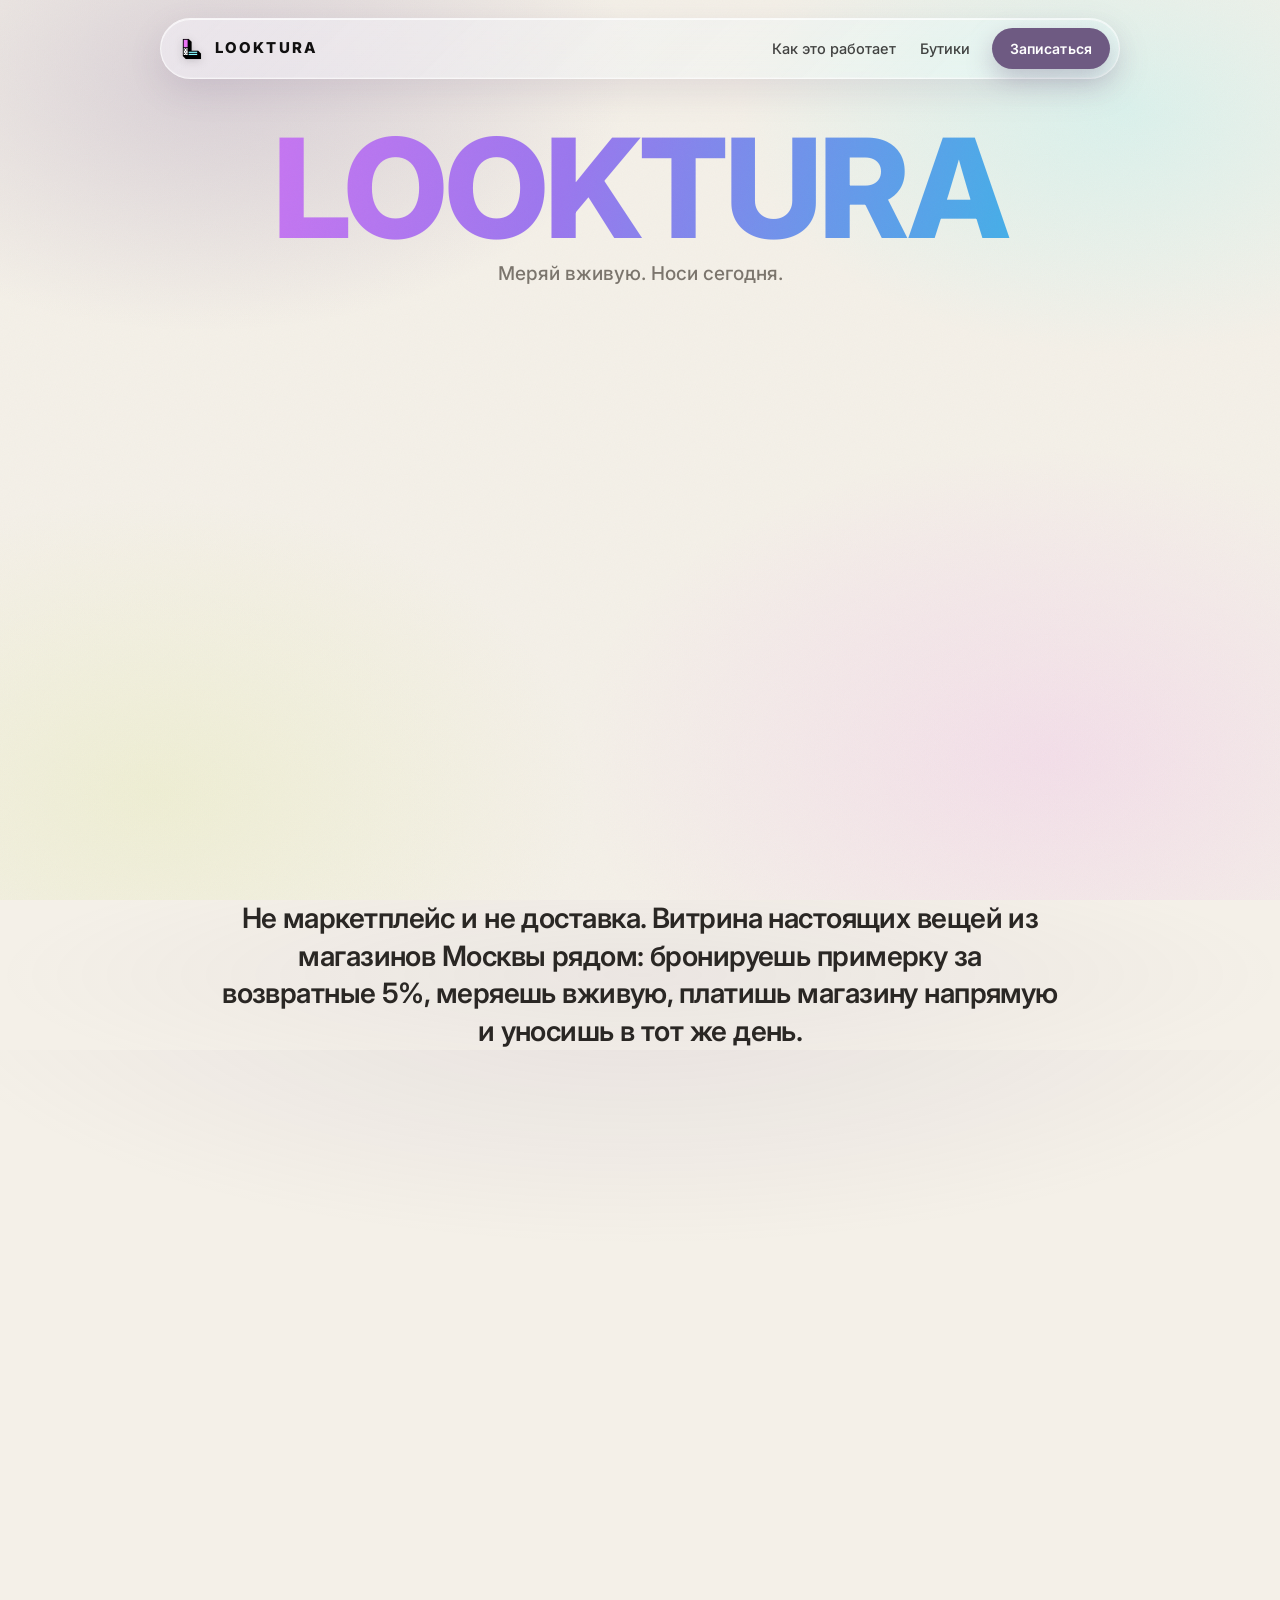
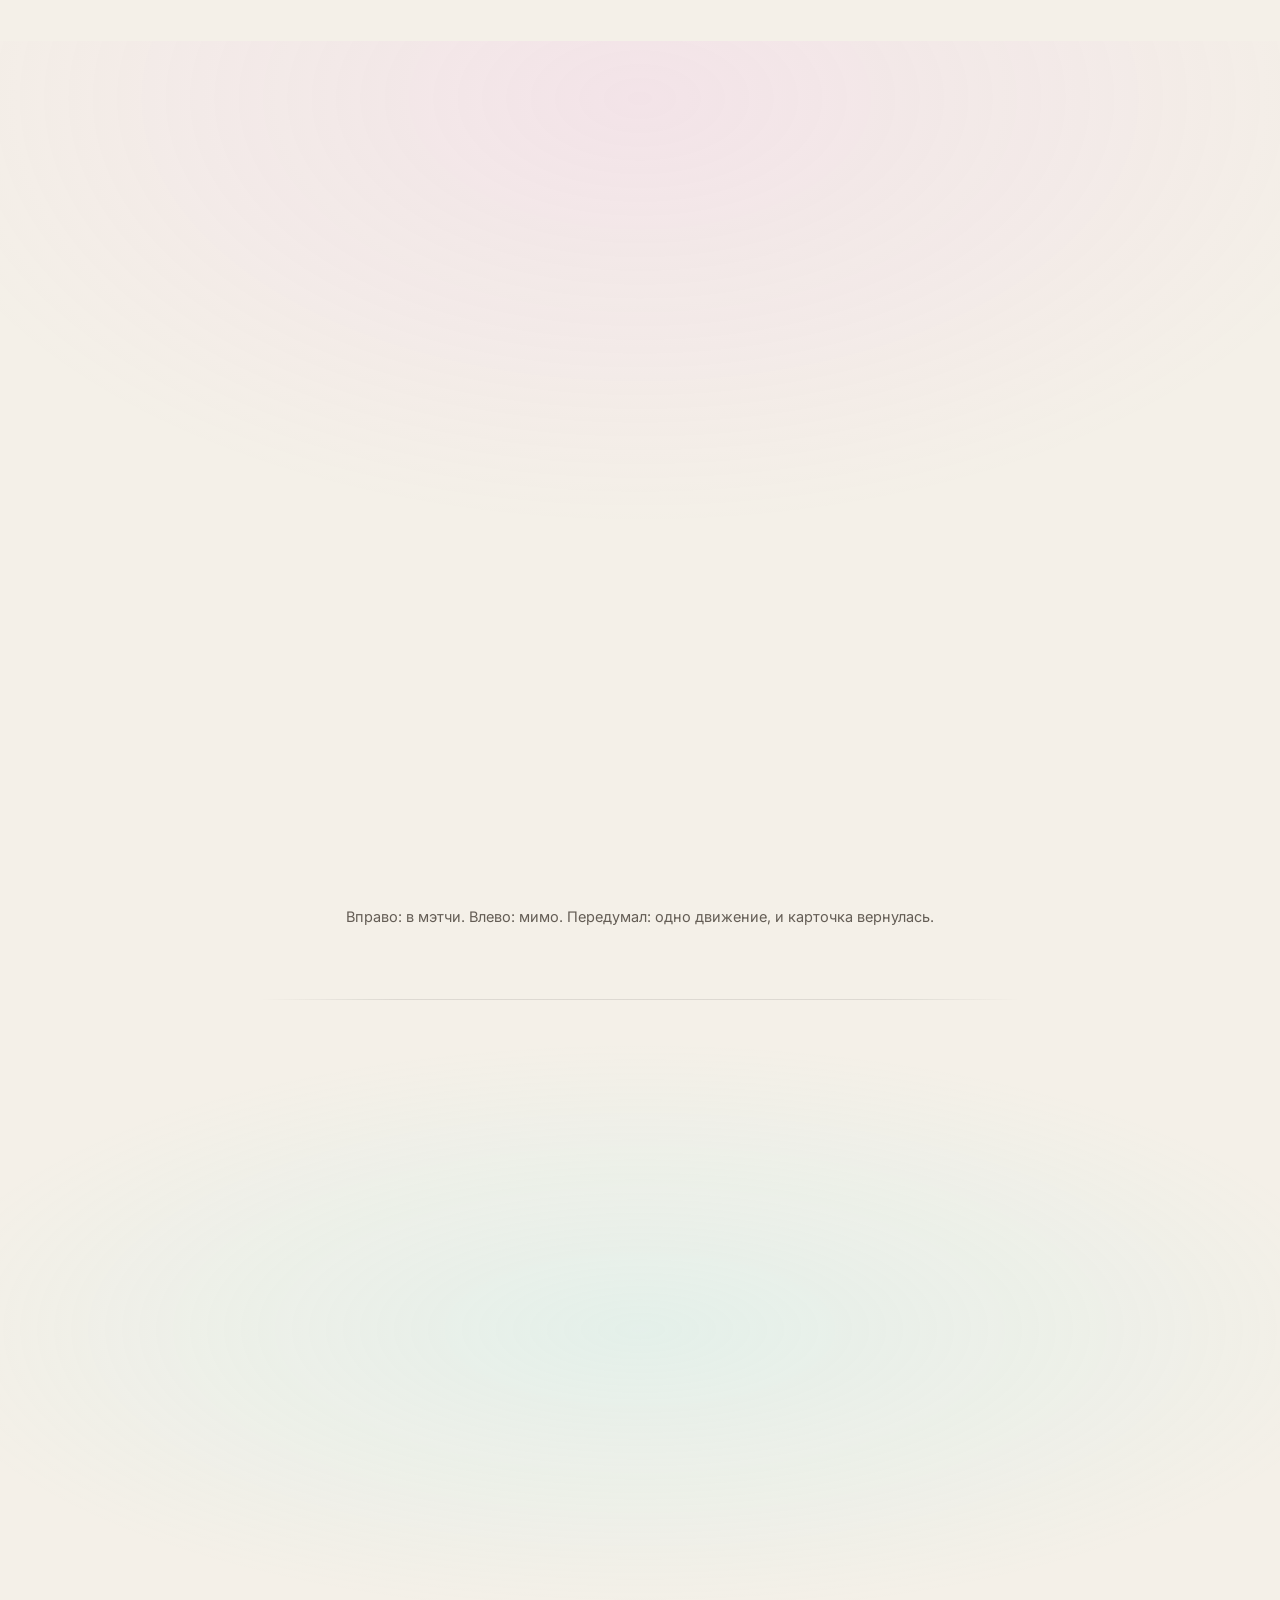
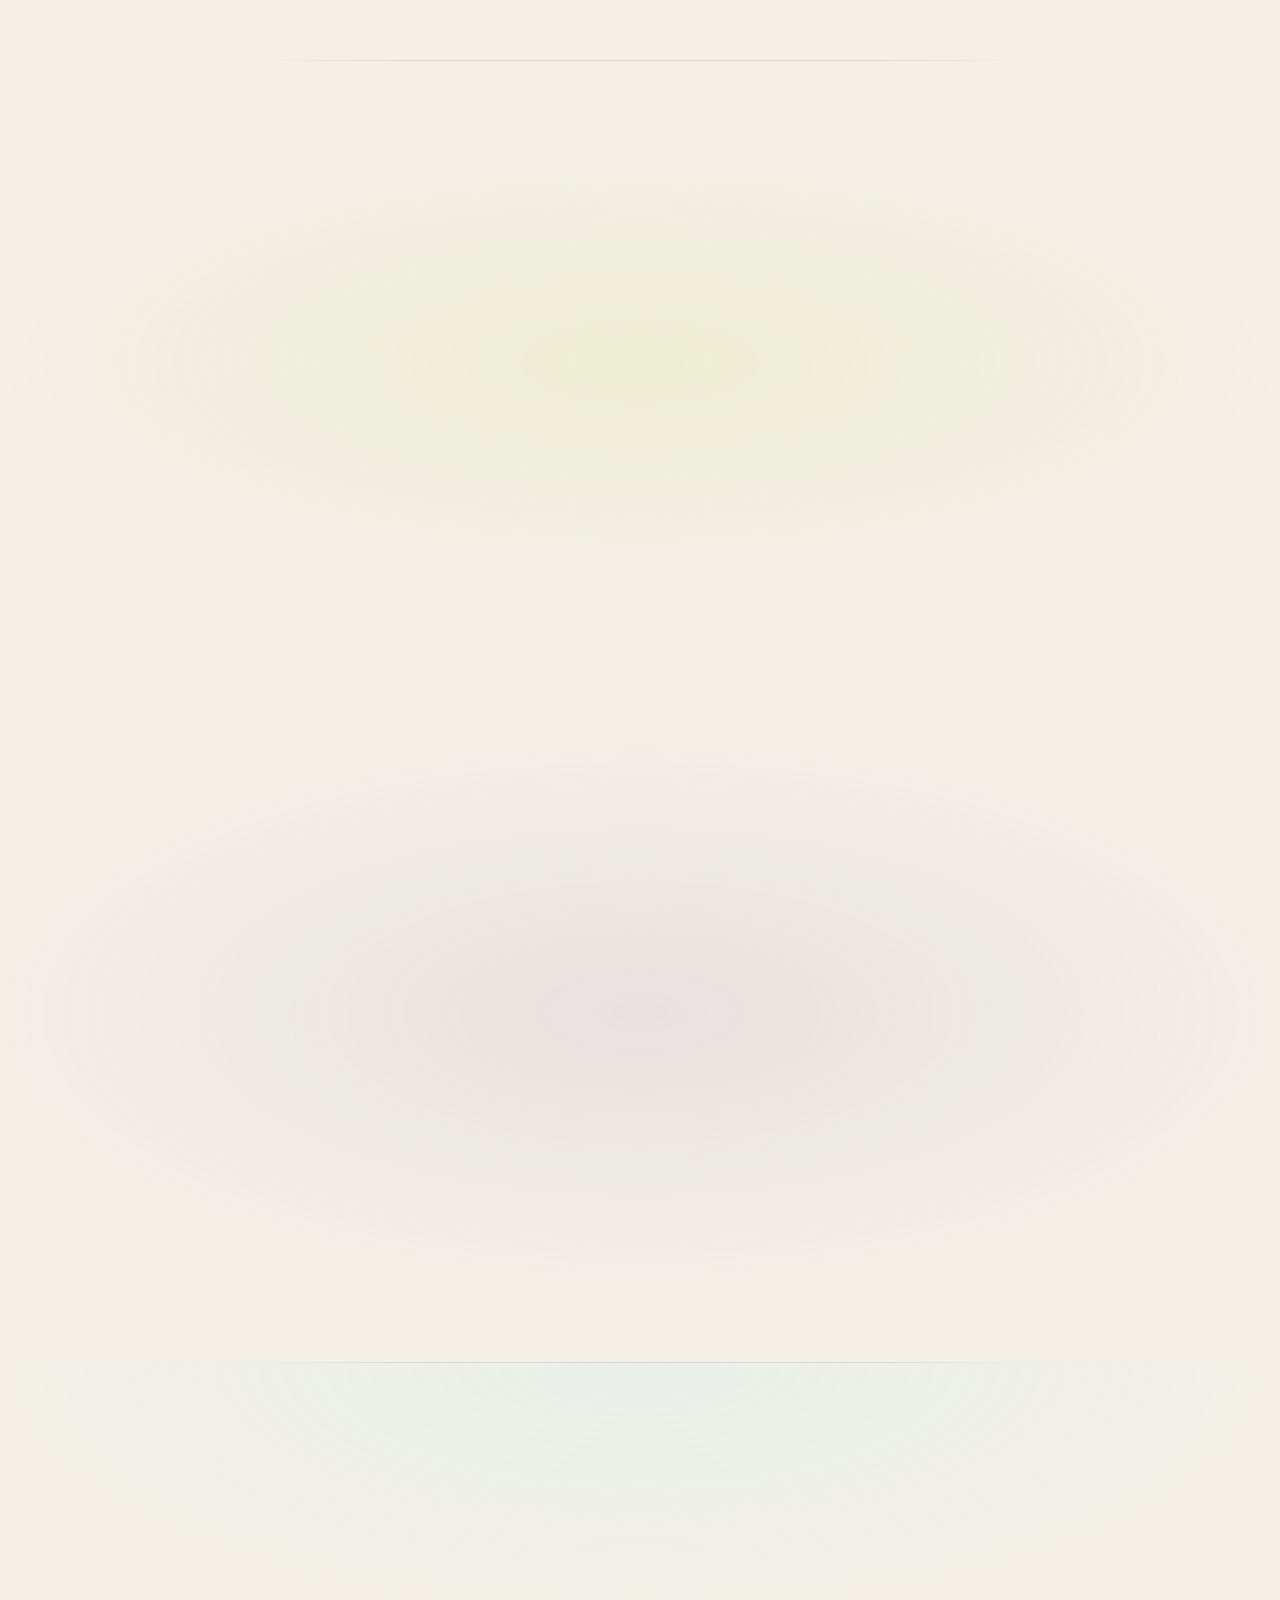
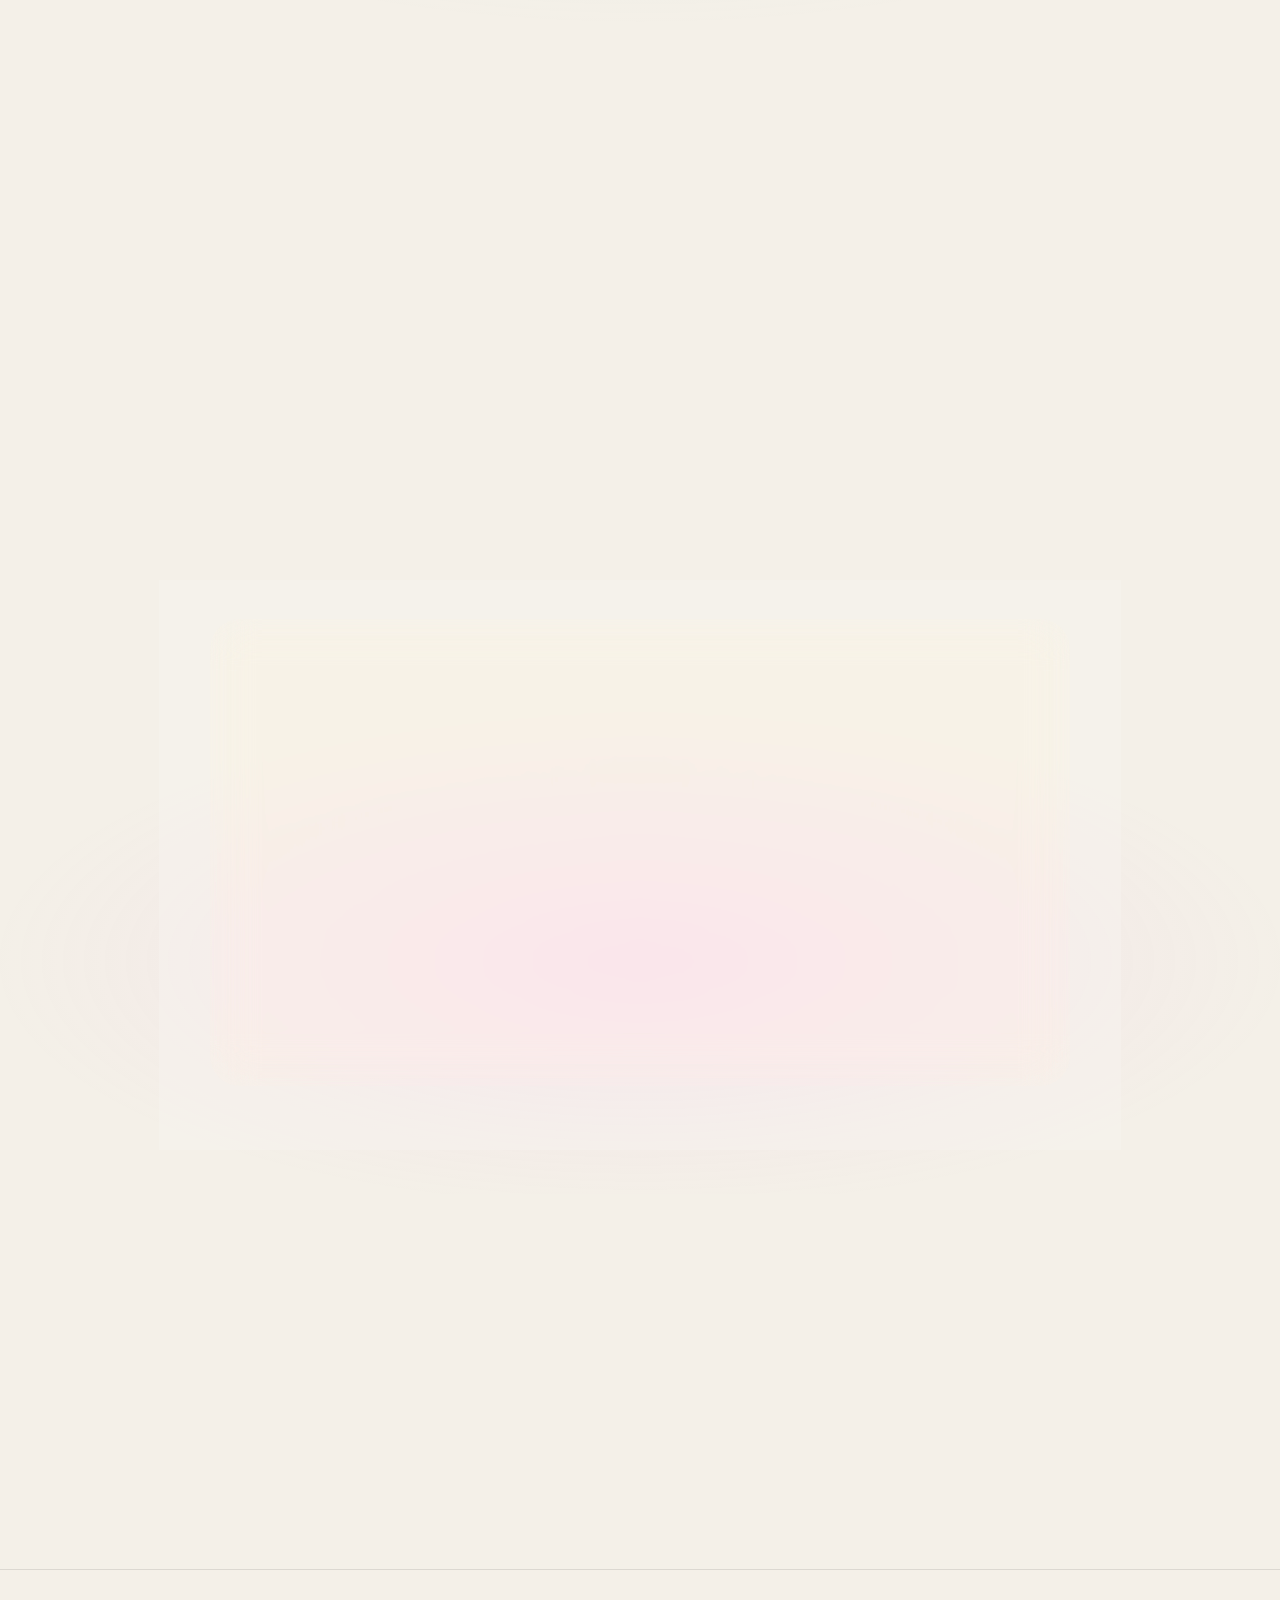
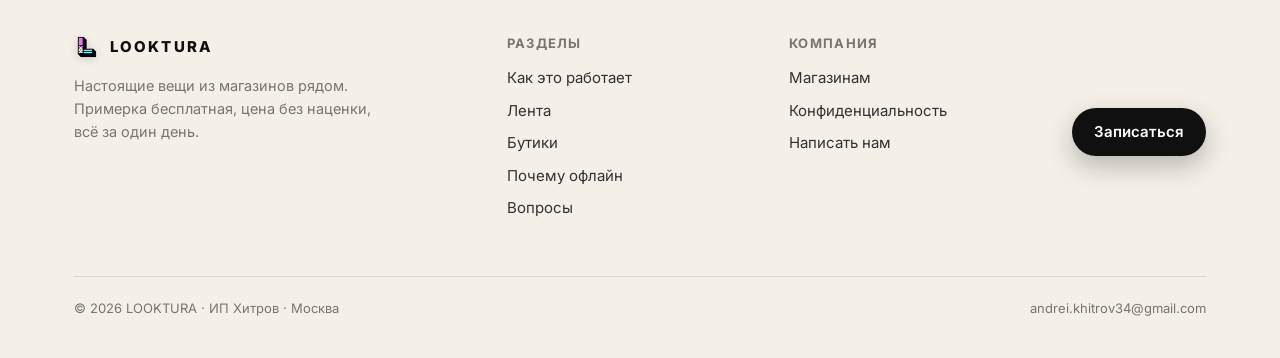
==== commit 78884efd: "partners: cinematic intertitles over the city; both pages: block readability pass - Fly-through pane" ====
--- a/index.html
+++ b/index.html
@@ -3,13 +3,13 @@
 <head>
   <meta charset="UTF-8" />
   <meta name="viewport" content="width=device-width, initial-scale=1, viewport-fit=cover" />
-  <title>LOOKTURA · твой образ уже рядом</title>
-  <meta name="description" content="Витрина настоящих вещей из магазинов рядом. Свайпай, бронируй примерку и забирай в магазине в тот же день. Москва, осень 2026." />
+  <title>LOOKTURA · примерка рядом, покупка без наценки</title>
+  <meta name="description" content="Настоящие вещи из магазинов Москвы рядом с тобой. Примерка бесплатная, депозит 5% возвращается, платишь магазину напрямую. Запуск осенью 2026." />
   <meta name="theme-color" content="#F4F0E8" />
 
   <meta property="og:type" content="website" />
-  <meta property="og:title" content="LOOKTURA · твой образ уже рядом" />
-  <meta property="og:description" content="Витрина настоящих вещей из магазинов рядом. Свайпай, бронируй примерку и забирай в тот же день." />
+  <meta property="og:title" content="LOOKTURA · примерка рядом, покупка без наценки" />
+  <meta property="og:description" content="Настоящие вещи из магазинов Москвы рядом. Примерка бесплатная, депозит возвращается, платишь магазину напрямую." />
   <meta property="og:locale" content="ru_RU" />
   <meta property="og:image" content="assets/p3.jpg" />
   <meta name="twitter:card" content="summary_large_image" />
@@ -17,7 +17,7 @@
   <link rel="preconnect" href="https://fonts.googleapis.com" />
   <link rel="preconnect" href="https://fonts.gstatic.com" crossorigin />
   <link href="https://fonts.googleapis.com/css2?family=Inter:wght@400;500;600;700;800;900&display=swap" rel="stylesheet" />
-  <link rel="stylesheet" href="home.css?v=106" />
+  <link rel="stylesheet" href="home.css?v=108" />
 
   <script type="importmap">
   {"imports":{
@@ -72,7 +72,7 @@
 
         <div class="hero__copy">
           <h1 class="hero__brand">LOOKTURA</h1>
-          <p class="hero__sub">Переосмысляем шоппинг</p>
+          <p class="hero__sub">Меряй вживую. Носи сегодня.</p>
         </div>
 
         <div class="ringcap" id="ringCap" aria-live="polite">
@@ -87,7 +87,7 @@
 
     <!-- 2 · DEFINITION -->
     <section class="define">
-      <p class="define__t rv">Не каталог и не доставка. Витрина настоящих вещей из магазинов рядом: видишь, бронируешь примерку, забираешь в тот же день.</p>
+      <p class="define__t">Не маркетплейс и не доставка. Витрина настоящих вещей из магазинов Москвы рядом: бронируешь примерку за возвратные 5%, меряешь вживую, платишь магазину напрямую и уносишь в тот же день.</p>
     </section>
 
     <!-- 3 · HOW IT WORKS -->
@@ -95,20 +95,20 @@
       <div class="wrap">
         <div class="sec__head rv">
           <p class="eyebrow">Как это работает</p>
-          <h2 class="sec__title">Три шага, и вещь твоя</h2>
+          <h2 class="sec__title">Три шага. Ни одной посылки.</h2>
         </div>
         <div class="steps">
           <article class="step rv">
             <span class="step__k">Свайпай</span>
-            <p class="step__p">Лента реальных вещей из бутиков рядом. Вправо: нравится. Влево: дальше.</p>
+            <p class="step__p">Лента вещей из бутиков рядом, каждая реально в наличии. Вправо: нравится. Влево: дальше.</p>
           </article>
           <article class="step rv" data-d="1">
             <span class="step__k">Бронируй</span>
-            <p class="step__p">Закрепляешь вещь возвратным депозитом 5%. Она ждёт тебя в магазине, приходишь когда удобно.</p>
+            <p class="step__p">Возвратный депозит 5%, от 149&nbsp;₽. Магазин откладывает вещь: приходишь, когда удобно.</p>
           </article>
           <article class="step rv" data-d="2">
             <span class="step__k">Меряй</span>
-            <p class="step__p">Примеряешь вживую. Платишь, только если берёшь. Всё в тот же день.</p>
+            <p class="step__p">Примеряешь вживую, депозит возвращается. Берёшь: платишь цену магазина, без наценки, и носишь уже сегодня.</p>
           </article>
         </div>
       </div>
@@ -119,9 +119,9 @@
       <div class="wrap">
         <div class="sec__head rv">
           <p class="eyebrow">Лента</p>
-          <h2 class="sec__title">Листаешь ленту.<br>Всё в ней можно потрогать.</h2>
-          <p class="sec__lead">Это не вдохновляющие картинки из интернета, которые потом нигде не найти. Каждая вещь в ленте есть в наличии, в конкретном магазине, в твоём районе.</p>
-          <p class="sec__lead">Понравилась: бронируешь примерку прямо из карточки. До шести фото, размеры, цвета, цена и наличие. Без бесконечных вкладок и переписок в директе «а есть мой размер?».</p>
+          <h2 class="sec__title">Вещи из ленты<br>ждут в двух кварталах</h2>
+          <p class="sec__lead">В ленте нет картинок для настроения, которые потом нигде не найти. Каждая вещь висит в конкретном магазине твоего района и ждёт, пока ты дойдёшь.</p>
+          <p class="sec__lead">В карточке всё, чтобы решить: до шести фото, размеры, цвета, цена и наличие. Примерка бронируется одной кнопкой, без переписок «а есть мой размер?».</p>
         </div>
       </div>
       <div class="feed rv" role="list" aria-label="Примеры вещей из ленты">
@@ -134,7 +134,7 @@
         <img src="assets/p4.jpg" alt="Вещь из ленты" loading="lazy" role="listitem" />
         <img src="assets/p6.jpg" alt="Образ из ленты" loading="lazy" role="listitem" />
       </div>
-      <p class="feed__cap">Вправо: в мэтчи. Влево: мимо. Передумал: вернуть одним движением.</p>
+      <p class="feed__cap">Вправо: в мэтчи. Влево: мимо. Передумал: одно движение, и карточка вернулась.</p>
     </section>
 
     <!-- 5 · БУТИКИ -->
@@ -142,10 +142,10 @@
       <div class="wrap boutiques__grid">
         <div class="boutiques__copy rv">
           <p class="eyebrow">Магазины</p>
-          <h2 class="sec__title">Бутики Москвы,<br>а не склад маркетплейса</h2>
-          <p class="sec__lead">Независимые шоурумы, локальные дизайнеры, небольшие бутики. Те, у кого одна-две точки и вещи, которых не встретишь в общих каталогах.</p>
-          <p class="sec__lead">Мы собираем их по районам и показываем, что есть рядом с тобой. Захочешь обойти несколько за раз — приложение соберёт пеший маршрут.</p>
-          <p class="boutiques__amp">Покупаешь напрямую у магазина, по его цене. Без наценки сервиса и посредников между тобой и вещью.</p>
+          <h2 class="sec__title">Бутики за углом,<br>а не склад за МКАДом</h2>
+          <p class="sec__lead">Независимые шоурумы, локальные дизайнеры, магазины с одной-двумя точками. Их вещи не найдёшь в общих каталогах: раньше о них узнавали случайно, проходя мимо.</p>
+          <p class="sec__lead">Мы собираем их по районам и показываем, что в наличии рядом с домом или офисом. Захочешь обойти несколько за вечер: приложение сложит пеший маршрут.</p>
+          <p class="boutiques__amp">Цена магазина, деньги магазину. Никакой наценки сервиса и посредников между тобой и вещью.</p>
         </div>
         <aside class="boutiques__card glass rv" data-d="1" aria-label="Что собираем">
           <div class="bgroup">
@@ -176,9 +176,9 @@
       <div class="wrap">
         <div class="sec__head rv">
           <p class="eyebrow">Почему офлайн</p>
-          <h2 class="sec__title">Примерил, забрал.<br>Возвращать нечего.</h2>
-          <p class="sec__lead">Онлайн приучил заказывать пачками и половину отправлять назад. Курьеры, пункты выдачи, ожидание возврата на карту.</p>
-          <p class="sec__lead">Когда вещь рядом и её видно вживую, всё проще. Меряешь, чувствуешь ткань, смотришь на себе при нормальном свете. Берёшь то, что правда нравится, и носишь сегодня же.</p>
+          <h2 class="sec__title">Сначала примерка.<br>Потом деньги.</h2>
+          <p class="sec__lead">Заказать пять вещей, вернуть четыре и неделю ждать деньги на карте: это налог на покупку вслепую. Ты платишь его временем, нервами и походами в пункт выдачи.</p>
+          <p class="sec__lead">Здесь порядок другой. Сначала смотришь вживую: ткань, посадку, себя при нормальном свете. Деньги потом, один раз, за то, что точно носишь.</p>
         </div>
       </div>
     </section>
@@ -188,9 +188,9 @@
       <div class="wrap">
         <div class="start__card glass rv">
           <p class="eyebrow">Где мы сейчас</p>
-          <h2 class="sec__title">Мы только начинаем.<br>И не скрываем этого.</h2>
-          <p class="sec__lead">LOOKTURA запускается в Москве осенью 2026. Сейчас подключаем первые магазины и доводим приложение до ума.</p>
-          <p class="sec__lead">Никаких накрученных отзывов и цифр, которых пока нет. Если идея откликается, оставь почту: позовём в первую волну и спросим, чего не хватает. Те, кто придёт в начале, увидят, как сервис складывается, и повлияют на него.</p>
+          <h2 class="sec__title">Нам нечем хвастаться.<br>Пока.</h2>
+          <p class="sec__lead">LOOKTURA выходит в Москве осенью 2026. Сейчас подключаем первые магазины и доводим приложение.</p>
+          <p class="sec__lead">Накрученных отзывов и красивых цифр здесь не будет: их пока нет. Есть предложение честнее. Оставь почту: позовём в первую волну, откроем доступ раньше остальных и спросим, чего сервису не хватает.</p>
         </div>
       </div>
     </section>
@@ -204,23 +204,23 @@
         <div class="faq__list">
           <div class="faq__item open rv">
             <button class="faq__q" aria-expanded="true">Сколько стоит примерка?<span class="faq__ico" aria-hidden="true"></span></button>
-            <div class="faq__a"><div class="faq__a-in"><p>Сама примерка бесплатная. Чтобы вещь подождала тебя в магазине, оставляешь возвратный депозит 5% (от 149&nbsp;₽). Пришёл мерить: он вернётся полностью.</p></div></div>
+            <div class="faq__a"><div class="faq__a-in"><p>Нисколько, примерка бесплатная. Чтобы вещь дождалась тебя, оставляешь возвратный депозит 5%, от 149&nbsp;₽. Пришёл мерить: депозит возвращается целиком.</p></div></div>
           </div>
           <div class="faq__item rv">
-            <button class="faq__q" aria-expanded="false">А если вещь не подойдёт?<span class="faq__ico" aria-hidden="true"></span></button>
-            <div class="faq__a"><div class="faq__a-in"><p>Ничего не теряешь. Меряешь вживую и платишь, только если берёшь. Не подошло: уходишь, депозит возвращается.</p></div></div>
+            <button class="faq__q" aria-expanded="false">А если вещь не подошла?<span class="faq__ico" aria-hidden="true"></span></button>
+            <div class="faq__a"><div class="faq__a-in"><p>Тогда просто не покупаешь. Платишь только за то, что берёшь, депозит возвращается. Никаких коробок обратно, заявлений на возврат и ожидания денег.</p></div></div>
           </div>
           <div class="faq__item rv">
             <button class="faq__q" aria-expanded="false">Это маркетплейс?<span class="faq__ico" aria-hidden="true"></span></button>
-            <div class="faq__a"><div class="faq__a-in"><p>Нет. Покупаешь прямо в магазине, по его цене, без наценки сервиса. Мы просто приводим тебя к вещи, которая уже рядом.</p></div></div>
+            <div class="faq__a"><div class="faq__a-in"><p>Скорее наоборот. Ни склада, ни курьеров, ни наценки: покупаешь прямо в магазине, по его цене. Мы просто доводим тебя до вещи, которая уже рядом.</p></div></div>
           </div>
           <div class="faq__item rv">
             <button class="faq__q" aria-expanded="false">Когда запуск?<span class="faq__ico" aria-hidden="true"></span></button>
-            <div class="faq__a"><div class="faq__a-in"><p>Осенью 2026. Оставь почту в раннем доступе: напишем за пару недель до старта и позовём первым.</p></div></div>
+            <div class="faq__a"><div class="faq__a-in"><p>Осенью 2026, в Москве. Оставь почту: напишем за пару недель до старта и пустим раньше остальных.</p></div></div>
           </div>
           <div class="faq__item rv">
             <button class="faq__q" aria-expanded="false">В каких городах?<span class="faq__ico" aria-hidden="true"></span></button>
-            <div class="faq__a"><div class="faq__a-in"><p>Стартуем в Москве, тут больше всего бутиков и локальных брендов. Дальше посмотрим на другие города.</p></div></div>
+            <div class="faq__a"><div class="faq__a-in"><p>Пока только Москва: здесь самая большая плотность бутиков и локальных марок. Следующие города выберем по спросу.</p></div></div>
           </div>
         </div>
       </div>
@@ -229,17 +229,17 @@
     <!-- 9 · FINAL CTA -->
     <section class="final" id="final">
       <div class="wrap">
-        <div class="final__card glass rv">
-          <p class="eyebrow">Готов начать?</p>
-          <h2 class="final__title">Свайпни и забери.</h2>
-          <p class="final__sub">Запускаемся <b>осенью 2026</b>. Оставь почту, позовём за пару недель до старта.</p>
+        <div class="final__card glass">
+          <p class="eyebrow">Ранний доступ</p>
+          <h2 class="final__title">Место в первой волне ещё свободно.</h2>
+          <p class="final__sub">Запускаемся <b>осенью 2026</b>. Оставь почту: пригласим за пару недель до старта, раньше остальных.</p>
           <form class="wait" id="waitlist" novalidate>
             <div class="wait__row">
-              <input class="wait__input" id="email" name="email" type="email" inputmode="email" autocomplete="email" placeholder="твоя почта" aria-label="Электронная почта" required />
-              <button class="btn btn--lg wait__btn" type="submit">Записаться</button>
+              <input class="wait__input" id="email" name="email" type="email" inputmode="email" autocomplete="email" placeholder="почта для приглашения" aria-label="Электронная почта" required />
+              <button class="btn btn--lg wait__btn" type="submit">В первую волну</button>
             </div>
             <p class="wait__msg" id="waitMsg" role="status" aria-live="polite"></p>
-            <p class="wait__consent">Нажимая «Записаться», ты соглашаешься с <a href="privacy.html">политикой конфиденциальности</a>.</p>
+            <p class="wait__consent">Нажимая «В первую волну», ты соглашаешься с <a href="privacy.html">политикой конфиденциальности</a>.</p>
           </form>
         </div>
       </div>
@@ -251,10 +251,10 @@
         <a class="forstores__card glass rv" href="partners.html">
           <div class="forstores__txt">
             <p class="eyebrow">Магазинам и брендам</p>
-            <h2 class="forstores__t">Витрина и поток визитов — без комиссий</h2>
-            <p class="forstores__p">Цифровая витрина в приложении и целевые визиты покупателей. 0% комиссии с продаж, первый месяц бесплатно.</p>
-          </div>
-          <span class="btn btn--lg forstores__btn">Стать партнёром →</span>
+            <h2 class="forstores__t">0% комиссии. Покупатели у вашей двери.</h2>
+            <p class="forstores__p">Витрина в приложении и живые визиты: покупатель бронирует примерку и приходит сам. Комиссии с продаж нет, первый месяц бесплатно.</p>
+          </div>
+          <span class="btn btn--lg forstores__btn">Подключить магазин <span class="arr">→</span></span>
         </a>
       </div>
     </section>
@@ -270,7 +270,7 @@
             <svg class="mark" aria-hidden="true"><use href="#lk-logo"/></svg>
             <span class="nav__word">LOOKTURA</span>
           </a>
-          <p class="foot__tag">Витрина настоящих вещей из магазинов рядом. Свайпай, бронируй, забирай в тот же день.</p>
+          <p class="foot__tag">Настоящие вещи из магазинов рядом. Примерка бесплатная, цена без наценки, всё за один день.</p>
         </div>
         <div class="foot__col">
           <h4>Разделы</h4>
@@ -311,6 +311,6 @@
   <script src="https://cdn.jsdelivr.net/npm/lenis@1.1.14/dist/lenis.min.js" defer></script>
   <script src="https://cdn.jsdelivr.net/npm/gsap@3.12.5/dist/gsap.min.js" defer></script>
   <script src="https://cdn.jsdelivr.net/npm/gsap@3.12.5/dist/ScrollTrigger.min.js" defer></script>
-  <script type="module" src="home.js?v=109"></script>
+  <script type="module" src="home.js?v=113"></script>
 </body>
 </html>
--- a/home.css
+++ b/home.css
@@ -67,6 +67,20 @@
   content:"";position:absolute;inset:0;
   background:radial-gradient(60% 50% at 50% 30%, rgba(244,240,232,0), rgba(244,240,232,.42) 100%);
 }
+
+/* film grain: glues the WebGL render to the page, kills aurora banding */
+body::after{
+  content:"";position:fixed;inset:0;z-index:90;pointer-events:none;
+  background-image:url("data:image/svg+xml,%3Csvg xmlns='http://www.w3.org/2000/svg' width='160' height='160'%3E%3Cfilter id='n'%3E%3CfeTurbulence type='fractalNoise' baseFrequency='0.85' numOctaves='2' stitchTiles='stitch'/%3E%3C/filter%3E%3Crect width='160' height='160' filter='url(%23n)'/%3E%3C/svg%3E");
+  background-size:160px 160px;opacity:.032;
+}
+
+/* branded chrome: selection + scrollbar (Firefox; macOS overlay bars left alone) */
+::selection{background:rgba(154,119,238,.28);color:var(--ink)}
+::-moz-selection{background:rgba(154,119,238,.28);color:var(--ink)}
+html{scrollbar-width:thin;scrollbar-color:rgba(110,90,130,.45) transparent}
+a:focus-visible{outline:2px solid var(--accent-deep);outline-offset:3px;border-radius:6px}
+.faq__q:focus-visible{outline:2px solid var(--accent-deep);outline-offset:-3px;border-radius:calc(var(--r) - 4px)}
 
 /* ---- liquid-glass utility -------------------------------- */
 .glass{
@@ -113,6 +127,12 @@
 }
 .sec__lead{margin-top:18px;color:var(--muted);font-size:clamp(16px,1.6vw,19px);line-height:1.6}
 
+/* line-reveal: title lines slide up from under a mask (wrapped by initLineReveal) */
+.sec__title .line{display:block;overflow:hidden;padding-bottom:.06em;margin-bottom:-.06em}
+.sec__title .line__in{display:block;transform:translateY(112%);transition:transform .8s cubic-bezier(.16,1,.3,1)}
+.rv.in .sec__title .line__in,.sec__title.rv.in .line__in{transform:none}
+.sec__title .line:nth-child(2) .line__in{transition-delay:.09s}
+
 /* ---- nav ------------------------------------------------- */
 .nav{position:fixed;top:18px;left:0;right:0;z-index:120;display:flex;justify-content:center;padding:0 16px;
   transition:transform .4s cubic-bezier(.16,1,.3,1), opacity .4s}
@@ -122,8 +142,14 @@
 .nav__logo .mark{width:26px;height:26px;filter:drop-shadow(0 2px 4px rgba(17,16,16,.16))}
 .nav__word{font-weight:800;letter-spacing:.14em;font-size:15px}
 .nav__links{display:flex;gap:24px;margin-left:auto}
-.nav__links a{font-size:14.5px;font-weight:500;color:var(--ink);opacity:.78;transition:opacity .2s}
+.nav__links a{position:relative;font-size:14.5px;font-weight:500;color:var(--ink);opacity:.78;transition:opacity .2s}
 .nav__links a:hover{opacity:1}
+/* gradient underline: slides in on hover, stays on the section in view (scrollspy) */
+.nav__links a::after{content:"";position:absolute;left:0;right:0;bottom:-6px;height:2px;border-radius:2px;
+  background:linear-gradient(90deg,#EB74F4,#9A77EE 50%,#46AEE8);
+  transform:scaleX(0);transform-origin:left center;transition:transform .25s cubic-bezier(.16,1,.3,1)}
+.nav__links a:hover::after,.nav__links a.active::after{transform:scaleX(1)}
+.nav__links a.active{opacity:1}
 .nav__cta{padding:10px 18px;font-size:14px}
 .nav__burger{display:none;width:42px;height:42px;border-radius:50%;border:1px solid var(--line);background:rgba(255,255,255,.6);position:relative;margin-left:auto}
 .nav__burger span{position:absolute;left:11px;right:11px;height:2px;background:var(--ink);border-radius:2px;transition:.25s}
@@ -210,6 +236,11 @@
 .lenta{background:radial-gradient(95% 72% at 50% 6%, rgba(237,140,237,.12), transparent 62%)}
 .boutiques{background:radial-gradient(92% 70% at 50% 50%, rgba(153,242,245,.17), transparent 62%)}
 .why{background:radial-gradient(86% 62% at 50% 50%, rgba(199,224,74,.14), transparent 60%)}
+/* hairline chapter dividers */
+.boutiques,.why,.faq{position:relative}
+.boutiques::before,.why::before,.faq::before{content:"";position:absolute;top:0;left:50%;
+  transform:translateX(-50%);width:min(760px,78vw);height:1px;
+  background:linear-gradient(90deg,transparent,rgba(17,16,16,.10) 18%,rgba(17,16,16,.10) 82%,transparent)}
 .start{background:radial-gradient(86% 66% at 50% 50%, rgba(158,139,175,.14), transparent 62%)}
 .faq{background:radial-gradient(88% 56% at 50% 0%, rgba(153,242,245,.12), transparent 60%)}
 .final{background:radial-gradient(82% 62% at 50% 64%, rgba(237,140,237,.12), transparent 62%)}
@@ -223,6 +254,8 @@
 .forstores__t{font-size:clamp(22px,2.7vw,32px);font-weight:800;letter-spacing:-.025em;margin-top:4px;line-height:1.05}
 .forstores__p{margin-top:10px;color:var(--muted);font-size:16px;max-width:52ch;line-height:1.55}
 .forstores__btn{flex:0 0 auto;pointer-events:none;white-space:nowrap}
+.forstores__btn .arr{display:inline-block;transition:transform .3s cubic-bezier(.16,1,.3,1)}
+@media(hover:hover){.forstores__card:hover .arr{transform:translateX(4px)}}
 @media(max-width:760px){
   .hero__copy{top:84px}
   .forstores__card{flex-direction:column;align-items:flex-start;gap:22px}
@@ -230,25 +263,49 @@
 }
 
 /* how it works */
-.steps{display:grid;grid-template-columns:repeat(3,1fr);gap:22px}
-.step{padding:34px 30px;border-radius:var(--r-lg);
+.steps{display:grid;grid-template-columns:repeat(3,1fr);gap:22px;counter-reset:step}
+.step{position:relative;padding:34px 30px;border-radius:var(--r-lg);counter-increment:step;
   background:linear-gradient(155deg,rgba(255,255,255,.62),rgba(158,139,175,.13));
   border:1px solid var(--line);box-shadow:var(--shadow-soft);
   -webkit-backdrop-filter:blur(10px);backdrop-filter:blur(10px)}
+.step::after{content:"";position:absolute;inset:0;border-radius:var(--r-lg);
+  box-shadow:0 26px 56px rgba(110,90,130,.22);opacity:0;transition:opacity .35s;pointer-events:none}
+/* big gradient step numeral, top-right */
+.step::before{content:"0" counter(step);position:absolute;top:22px;right:26px;
+  font-size:40px;font-weight:800;letter-spacing:-.03em;line-height:1;
+  background:linear-gradient(110deg,#EB74F4,#9A77EE 55%,#46AEE8);
+  -webkit-background-clip:text;background-clip:text;color:transparent;-webkit-text-fill-color:transparent;
+  opacity:.9;pointer-events:none}
 .step__k{display:inline-block;font-size:22px;font-weight:800;letter-spacing:-.02em;margin-bottom:12px}
-.step__k::after{content:"";display:block;width:30px;height:3px;border-radius:3px;background:var(--pop);margin-top:10px}
+.step__k::after{content:"";display:block;width:30px;height:3px;border-radius:3px;background:var(--pop);margin-top:10px;
+  transform:scaleX(0);transform-origin:0 50%;transition:transform .6s cubic-bezier(.16,1,.3,1) .35s}
+.step.in .step__k::after{transform:scaleX(1)}
+@media(hover:hover){
+  .step:hover{transform:translateY(-4px);transition:opacity .7s cubic-bezier(.16,1,.3,1),transform .35s cubic-bezier(.16,1,.3,1);transition-delay:0s}
+  .step:hover::after{opacity:1}
+}
 .step__p{color:var(--muted);font-size:16px;line-height:1.6}
 
-/* 2 · definition strip */
+/* 2 · definition strip — the manifesto reads itself word by word (scrub) */
 .define{text-align:center}
 .define__t{max-width:840px;margin:0 auto;font-size:clamp(19px,2.4vw,28px);font-weight:600;
-  letter-spacing:-.02em;line-height:1.34;color:#2a2724}
-
-/* 4 · лента — label-free lookbook rail */
+  letter-spacing:-.02em;line-height:1.34;color:#2a2724;opacity:1}
+.define__t .w{display:inline-block;will-change:opacity}
+
+/* 4 · лента — label-free lookbook rail (draggable on desktop) */
 .lenta .sec__head{margin-bottom:40px}
 .feed{display:flex;gap:16px;overflow-x:auto;scroll-snap-type:x mandatory;
   padding:6px clamp(20px,6vw,80px) 16px;-webkit-overflow-scrolling:touch;scrollbar-width:none}
 .feed::-webkit-scrollbar{display:none}
+@media(hover:hover) and (pointer:fine){
+  .feed{cursor:grab;scroll-snap-type:none;user-select:none;-webkit-user-select:none}
+  .feed.is-drag{cursor:grabbing}
+  .feed.is-drag img{pointer-events:none}
+}
+/* glass "drag me" pill that follows the cursor over the rail (GSAP drives transform) */
+.ctip{position:fixed;left:0;top:0;z-index:95;pointer-events:none;display:flex;align-items:center;gap:8px;
+  padding:10px 16px;border-radius:999px;font-size:12.5px;font-weight:600;letter-spacing:.1em;
+  text-transform:uppercase;color:var(--ink);opacity:0;will-change:transform}
 .feed img{flex:0 0 auto;width:clamp(208px,23vw,280px);height:clamp(286px,30vw,378px);
   object-fit:cover;border-radius:22px;scroll-snap-align:start;
   box-shadow:var(--shadow-soft);border:1px solid rgba(255,255,255,.55)}
@@ -274,22 +331,36 @@
 
 /* faq */
 .faq__list{max-width:780px;margin:0 auto;display:flex;flex-direction:column;gap:14px}
-.faq__item{border-radius:var(--r);
+.faq__item{position:relative;border-radius:var(--r);
   background:linear-gradient(120deg,rgba(255,255,255,.56),rgba(153,242,245,.10));
   border:1px solid var(--line);
   -webkit-backdrop-filter:blur(8px);backdrop-filter:blur(8px);overflow:hidden}
+/* items reveal in a small cascade */
+.faq__item:nth-child(2){transition-delay:.06s}
+.faq__item:nth-child(3){transition-delay:.12s}
+.faq__item:nth-child(4){transition-delay:.18s}
+.faq__item:nth-child(5){transition-delay:.24s}
+/* lavender ring warms up on hover / while open (own layer — no transition conflicts) */
+.faq__item::after{content:"";position:absolute;inset:0;border-radius:inherit;
+  border:1px solid rgba(110,90,130,.32);opacity:0;transition:opacity .25s ease;pointer-events:none}
+.faq__item:hover::after,.faq__item.open::after{opacity:1}
 .faq__q{width:100%;display:flex;align-items:center;justify-content:space-between;gap:16px;
   padding:22px 24px;background:none;border:0;text-align:left;cursor:pointer;
   font-size:17px;font-weight:600;color:var(--ink)}
-.faq__ico{position:relative;flex:0 0 18px;width:18px;height:18px}
+.faq__ico{position:relative;flex:0 0 18px;width:18px;height:18px;transition:transform .35s cubic-bezier(.16,1,.3,1)}
 .faq__ico::before,.faq__ico::after{content:"";position:absolute;background:var(--accent-deep);border-radius:2px;transition:.3s}
 .faq__ico::before{left:0;right:0;top:8px;height:2px}
 .faq__ico::after{top:0;bottom:0;left:8px;width:2px}
+.faq__item.open .faq__ico{transform:rotate(90deg)}
 .faq__item.open .faq__ico::after{transform:scaleY(0)}
+.faq__q:hover .faq__ico::before,.faq__q:hover .faq__ico::after{background:var(--accent)}
 .faq__a{display:grid;grid-template-rows:0fr;transition:grid-template-rows .35s cubic-bezier(.16,1,.3,1)}
 .faq__item.open .faq__a{grid-template-rows:1fr}
 .faq__a-in{overflow:hidden}
-.faq__a-in p{padding:0 24px 22px;color:var(--muted);font-size:16px;line-height:1.6}
+.faq__a-in p{padding:0 24px 22px;color:var(--muted);font-size:16px;line-height:1.6;
+  opacity:0;transform:translateY(6px);
+  transition:opacity .3s ease .12s,transform .3s cubic-bezier(.16,1,.3,1) .12s}
+.faq__item.open .faq__a-in p{opacity:1;transform:none}
 
 /* final CTA */
 .final__card{max-width:860px;margin:0 auto;border-radius:var(--r-lg);padding:clamp(36px,5vw,64px);text-align:center}
@@ -298,9 +369,11 @@
 .wait{max-width:520px;margin:0 auto}
 .wait__row{display:flex;gap:10px}
 .wait__input{flex:1;padding:15px 20px;border-radius:999px;border:1px solid var(--line);
-  background:#fff;font-size:16px;color:var(--ink)}
-.wait__input::placeholder{color:#9a948b}
-.wait__input:focus{outline:3px solid rgba(110,90,130,.35);outline-offset:1px;border-color:transparent}
+  background:#fff;font-size:16px;color:var(--ink);transition:border-color .2s ease,box-shadow .2s ease}
+.wait__input::placeholder{color:#9a948b;transition:opacity .2s ease}
+.wait__input:hover{border-color:rgba(110,90,130,.35)}
+.wait__input:focus{outline:none;border-color:var(--accent-deep);box-shadow:0 0 0 4px rgba(110,90,130,.16)}
+.wait__input:focus::placeholder{opacity:.4}
 .wait__btn{flex:0 0 auto}
 .wait__msg{min-height:20px;margin-top:12px;font-size:14px;font-weight:600;color:var(--accent-deep)}
 .wait__msg.err{color:#c0392b}
@@ -336,6 +409,9 @@
 @media(max-width:760px){.fallgrid{grid-template-columns:1fr 1fr}}
 @media(max-width:480px){.fallgrid{grid-template-columns:1fr;max-width:340px}}
 
+/* ---- readability: body copy a notch darker than --muted --- */
+.sec__lead,.step__p,.faq__a-in p,.final__sub,.forstores__p,.feed__cap{color:#645D55}
+
 /* ---- reveal ---------------------------------------------- */
 .rv{opacity:0;transform:translateY(22px);transition:opacity .7s cubic-bezier(.16,1,.3,1),transform .7s cubic-bezier(.16,1,.3,1)}
 .rv.in{opacity:1;transform:none}
@@ -366,4 +442,12 @@
 @media (prefers-reduced-motion:reduce){
   .rv{opacity:1;transform:none;transition:none}
   .ringcap__t,.ringcap__s{transition:none}
-}
+  .sec__title .line__in{transform:none;transition:none}
+  .step .step__k::after{transform:none;transition:none}
+  .step:hover{transform:none}
+  .faq__item{transition-delay:0s}
+  .faq__ico{transition:none}
+  .faq__a-in p{opacity:1;transform:none;transition:none}
+  .forstores__card:hover .arr{transform:none}
+  .nav__links a::after{transition:none}
+}
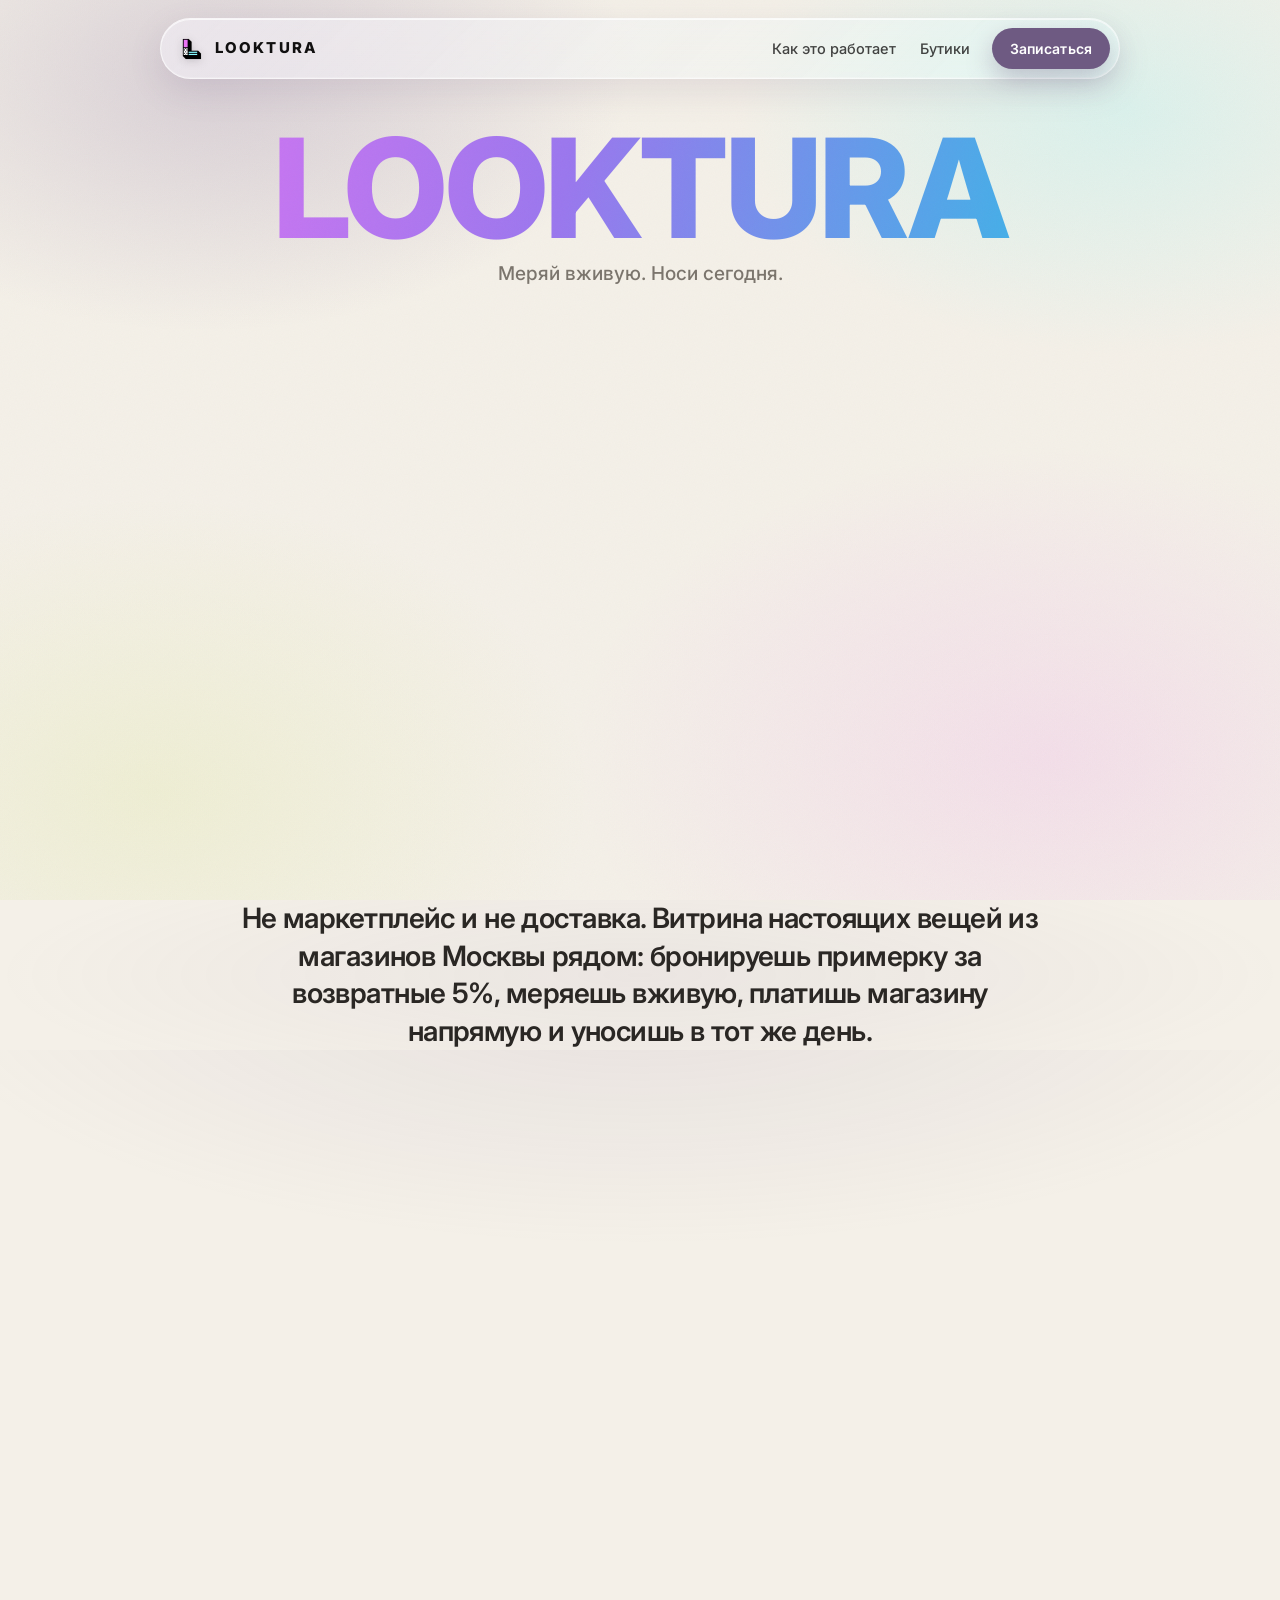
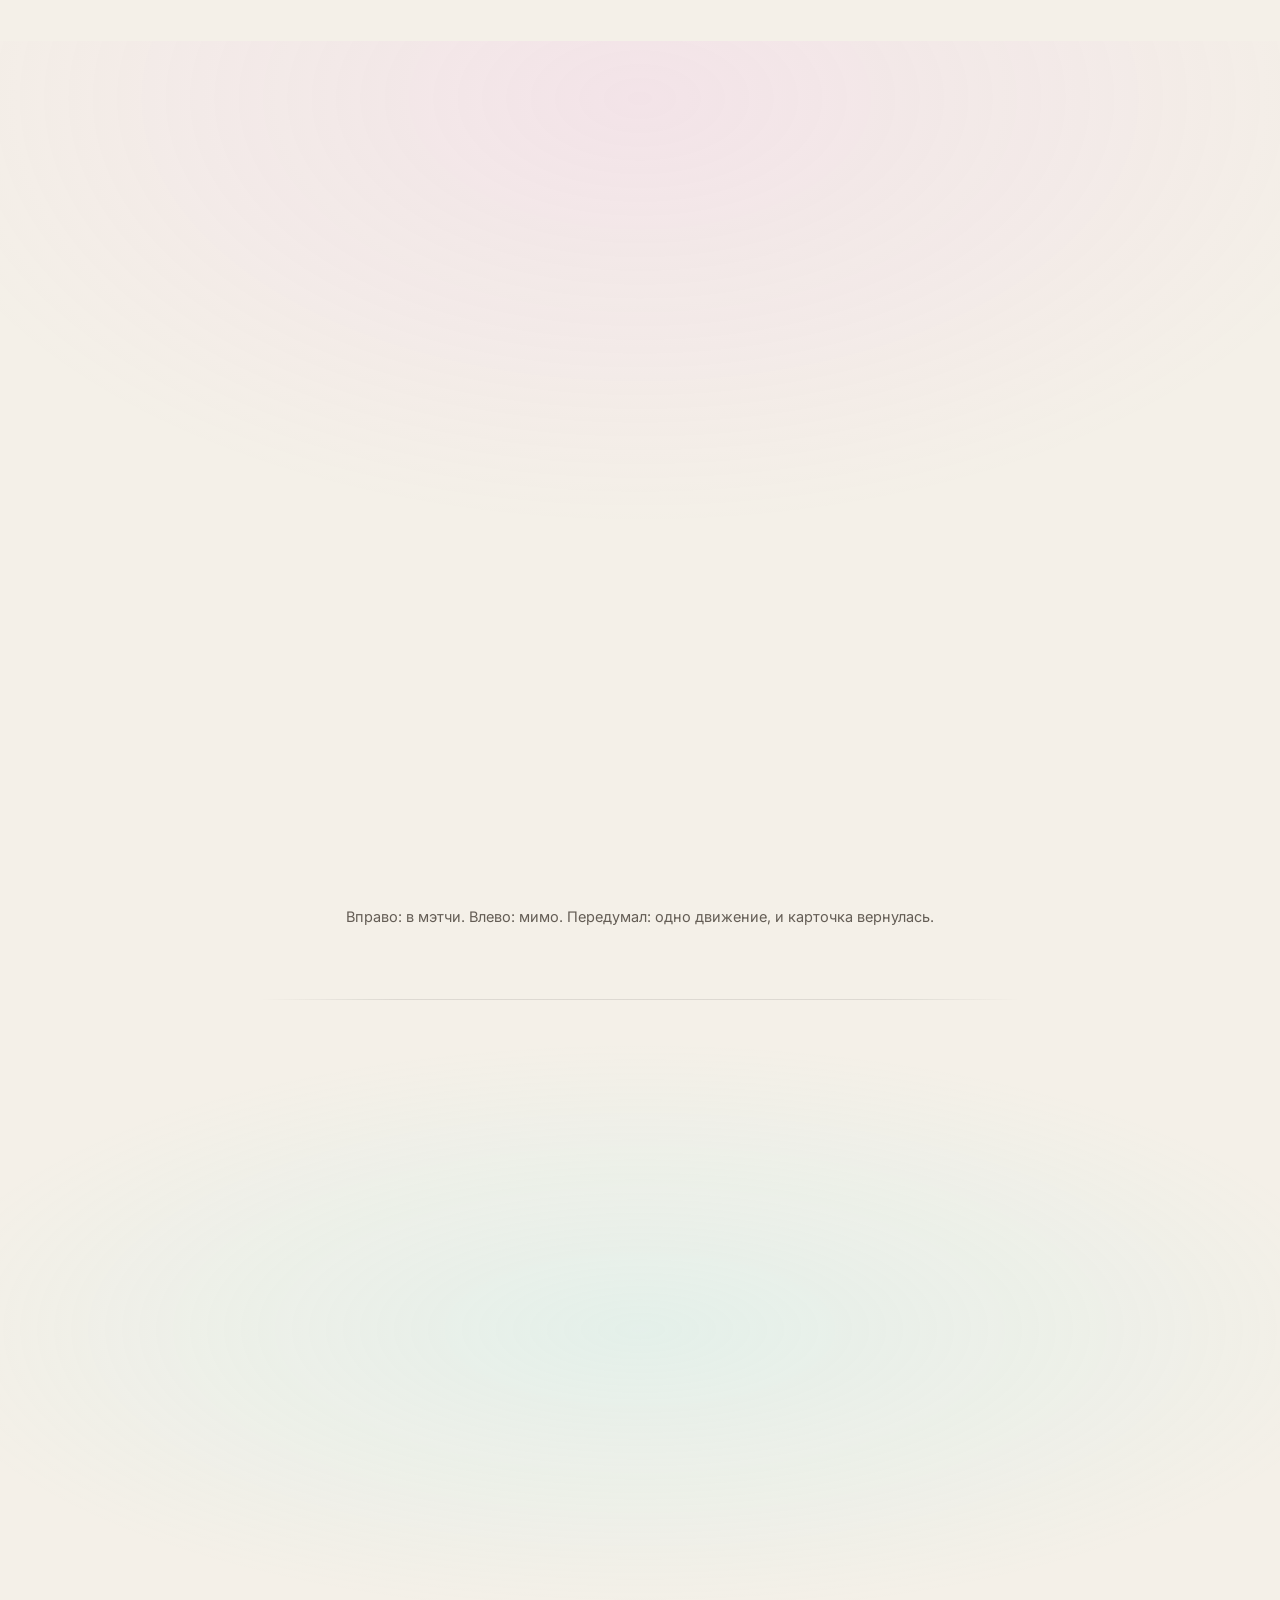
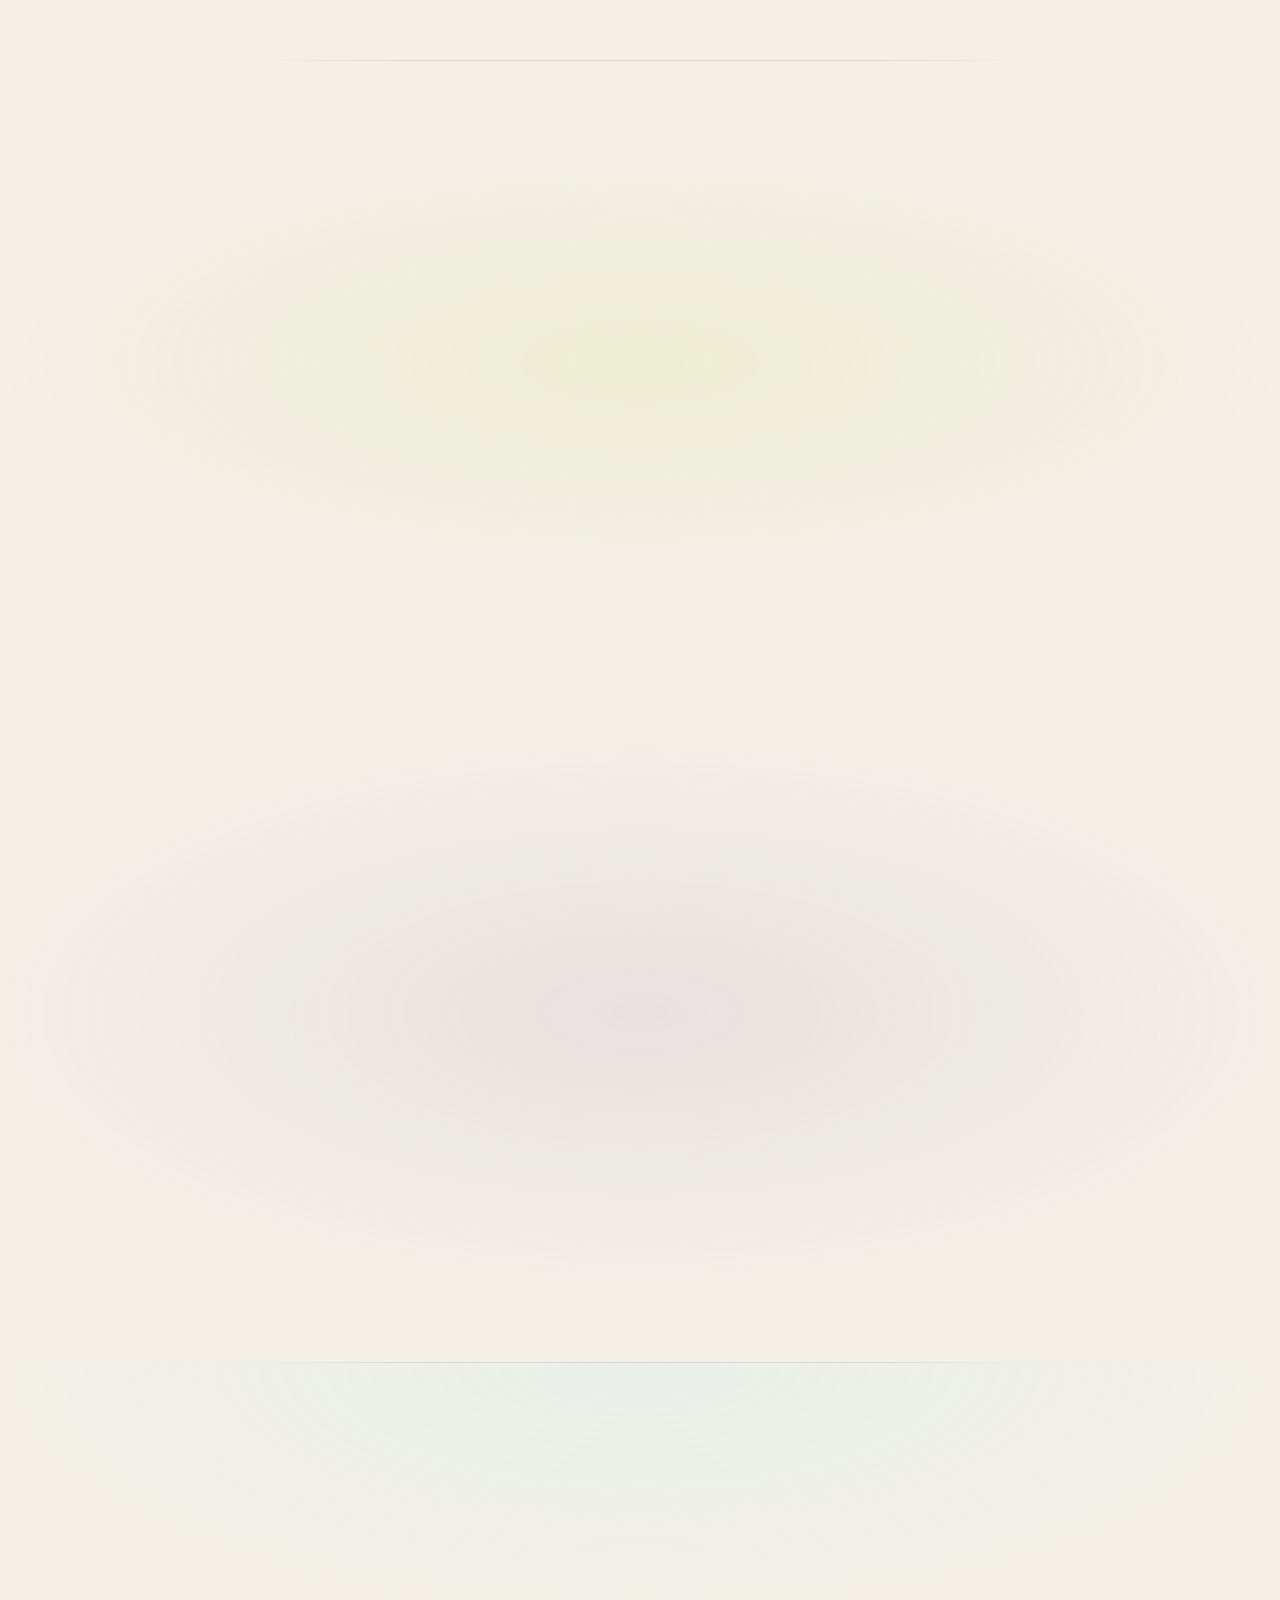
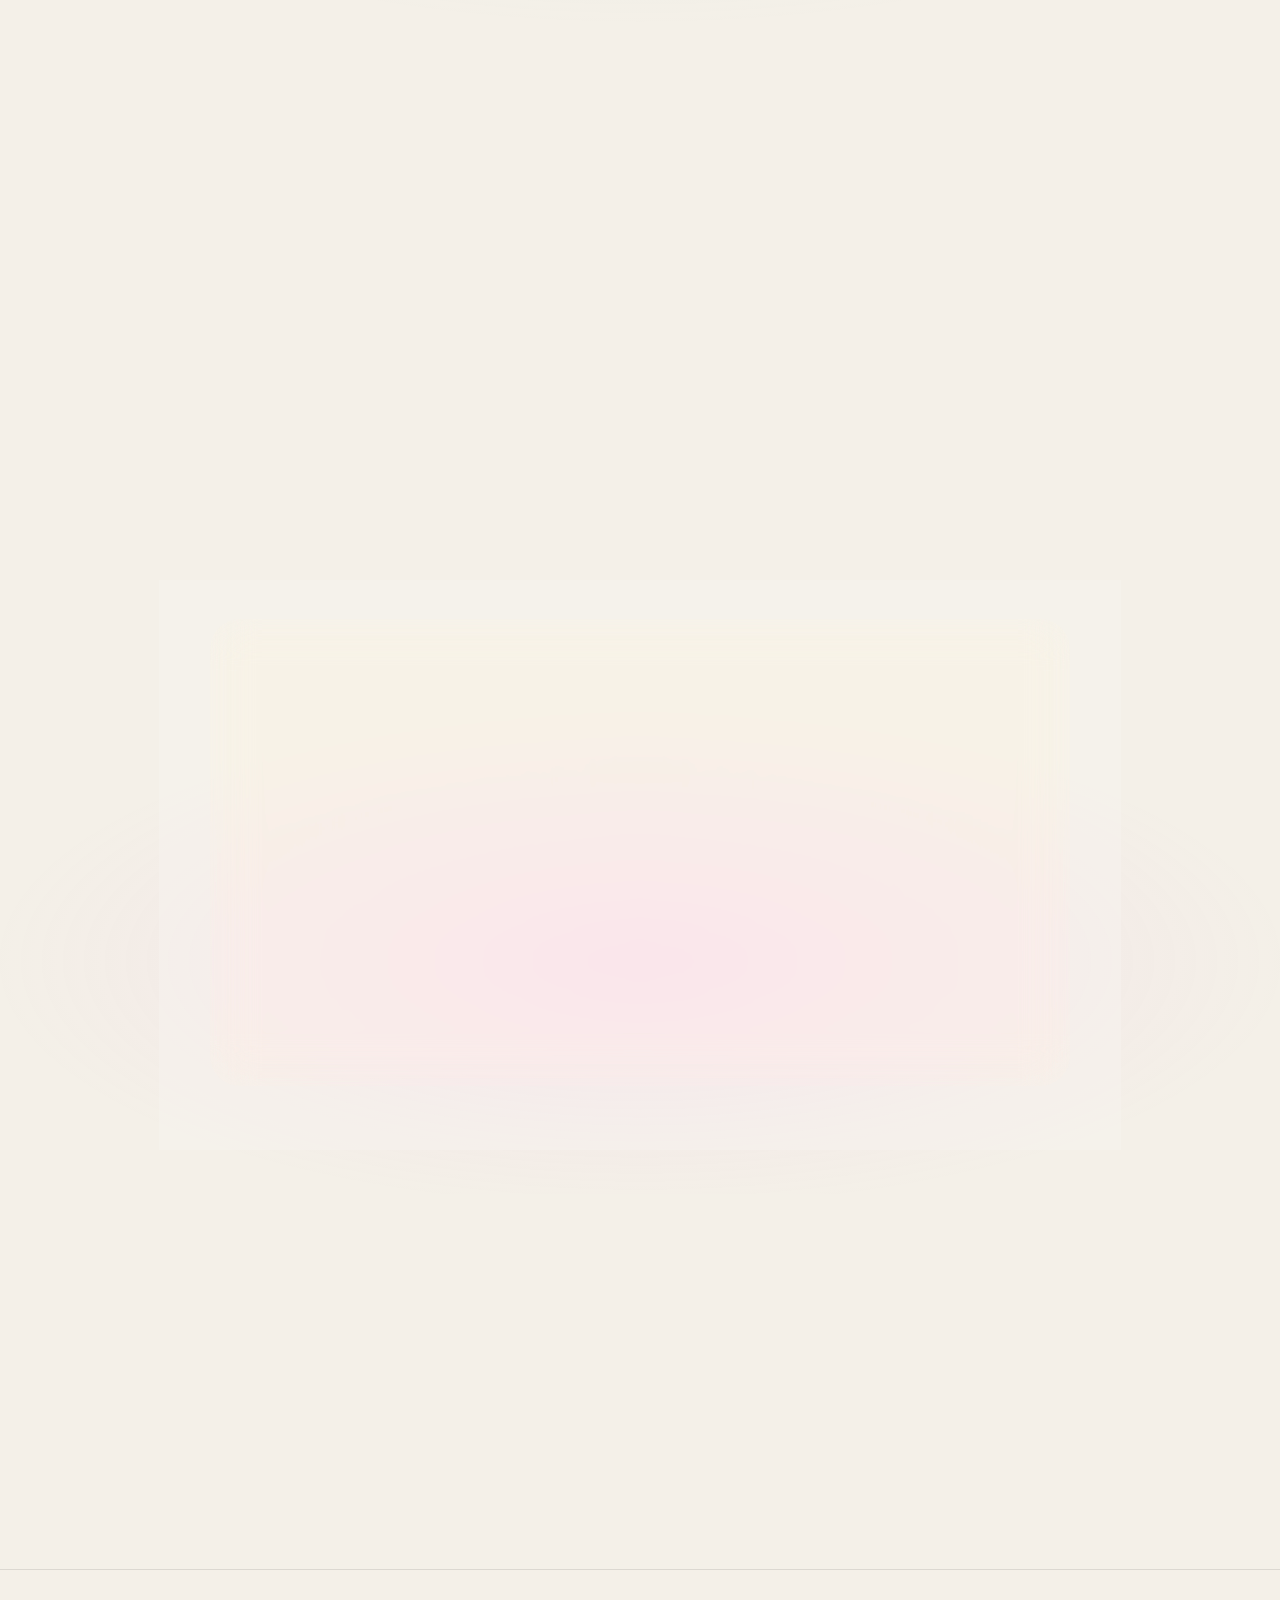
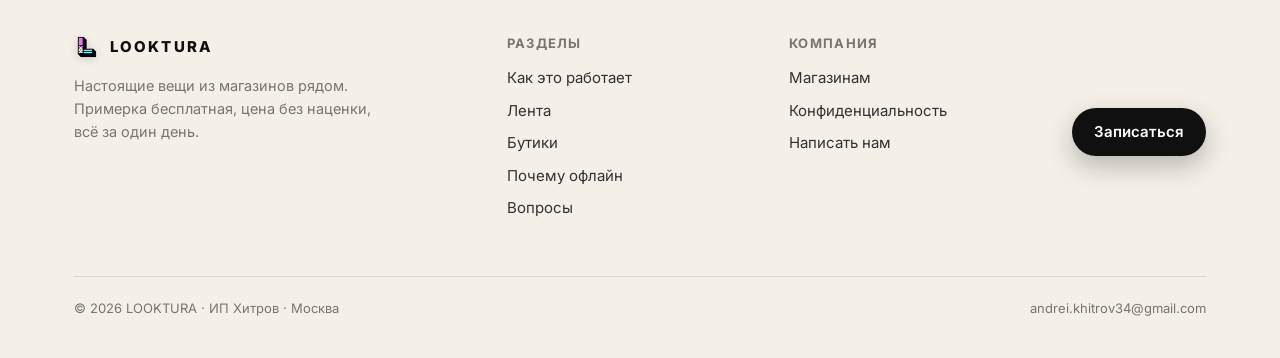
==== commit 874acae3: "mobile reading pass: editorial left-align, tighter rhythm, thumb-sized targets home (≤560px): - sect" ====
--- a/index.html
+++ b/index.html
@@ -17,7 +17,7 @@
   <link rel="preconnect" href="https://fonts.googleapis.com" />
   <link rel="preconnect" href="https://fonts.gstatic.com" crossorigin />
   <link href="https://fonts.googleapis.com/css2?family=Inter:wght@400;500;600;700;800;900&display=swap" rel="stylesheet" />
-  <link rel="stylesheet" href="home.css?v=108" />
+  <link rel="stylesheet" href="home.css?v=109" />
 
   <script type="importmap">
   {"imports":{
--- a/home.css
+++ b/home.css
@@ -288,7 +288,7 @@
 
 /* 2 · definition strip — the manifesto reads itself word by word (scrub) */
 .define{text-align:center}
-.define__t{max-width:840px;margin:0 auto;font-size:clamp(19px,2.4vw,28px);font-weight:600;
+.define__t{max-width:840px;margin:0 auto;padding:0 20px;font-size:clamp(19px,2.4vw,28px);font-weight:600;
   letter-spacing:-.02em;line-height:1.34;color:#2a2724;opacity:1}
 .define__t .w{display:inline-block;will-change:opacity}
 
@@ -352,7 +352,7 @@
 .faq__ico::before{left:0;right:0;top:8px;height:2px}
 .faq__ico::after{top:0;bottom:0;left:8px;width:2px}
 .faq__item.open .faq__ico{transform:rotate(90deg)}
-.faq__item.open .faq__ico::after{transform:scaleY(0)}
+.faq__item.open .faq__ico::before{transform:scaleX(0)}
 .faq__q:hover .faq__ico::before,.faq__q:hover .faq__ico::after{background:var(--accent)}
 .faq__a{display:grid;grid-template-rows:0fr;transition:grid-template-rows .35s cubic-bezier(.16,1,.3,1)}
 .faq__item.open .faq__a{grid-template-rows:1fr}
@@ -436,6 +436,34 @@
   .wait__row{flex-direction:column}
   .wait__btn{width:100%}
   .foot__grid{grid-template-columns:1fr}
+
+  /* ---- mobile reading pass: tighter rhythm, editorial left-align,
+         thumb-sized targets — phones read top-to-bottom, not centre-out ---- */
+  .how,.why,.faq,.boutiques,.start{padding:60px 0}
+  .lenta{padding:60px 0 40px}
+  .final{padding:36px 0 64px}
+  .sec__head{margin-bottom:32px;text-align:left}
+  .sec__title{font-size:clamp(29px,8.6vw,35px);line-height:1.08}
+  .sec__lead{font-size:16.5px;line-height:1.6;margin-top:12px}
+  .eyebrow{margin-bottom:12px}
+  .define__t{font-size:20px;line-height:1.45}
+  .step{padding:24px 20px 26px}
+  .step::before{font-size:30px;top:18px;right:20px}
+  .step__k{font-size:20px}
+  .step__p{font-size:15.5px}
+  .feed{gap:12px;padding:6px 18px 14px}
+  .feed img{width:min(64vw,240px);height:min(88vw,330px)}
+  .feed__cap{font-size:13.5px;text-align:left;padding:0 18px}
+  .boutiques__card{padding:22px 20px}
+  .chip{padding:8px 14px;font-size:13.5px}
+  .faq__q{padding:19px 18px;font-size:16.5px}
+  .faq__a-in p{padding:0 18px 20px;font-size:15.5px}
+  .final__card{padding:32px 20px}
+  .final__title{font-size:clamp(29px,8.6vw,34px)}
+  .final__sub{font-size:16px;margin:14px auto 22px}
+  .start__card{text-align:left;padding:28px 22px}
+  .forstores__card{padding:24px 20px}
+  .forstores__t{font-size:clamp(21px,6.4vw,26px)}
 }
 
 /* ---- reduced motion -------------------------------------- */
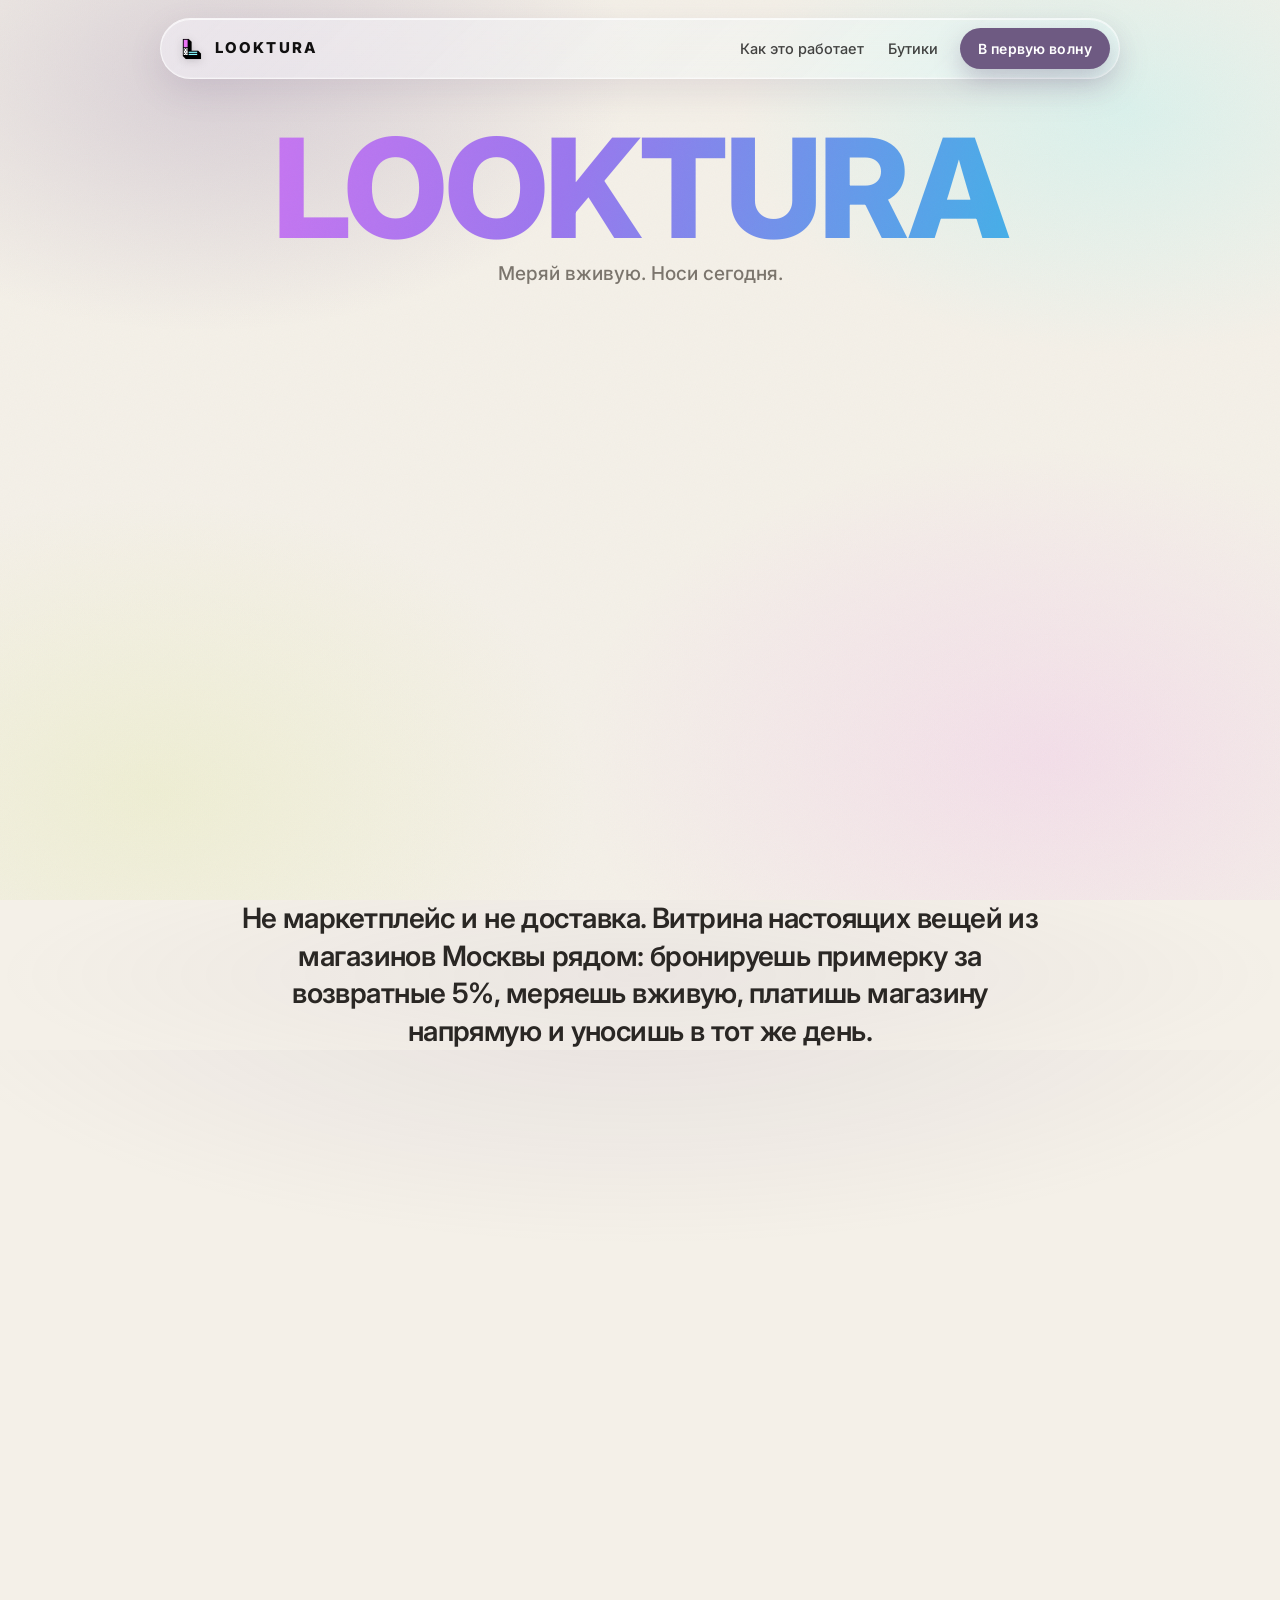
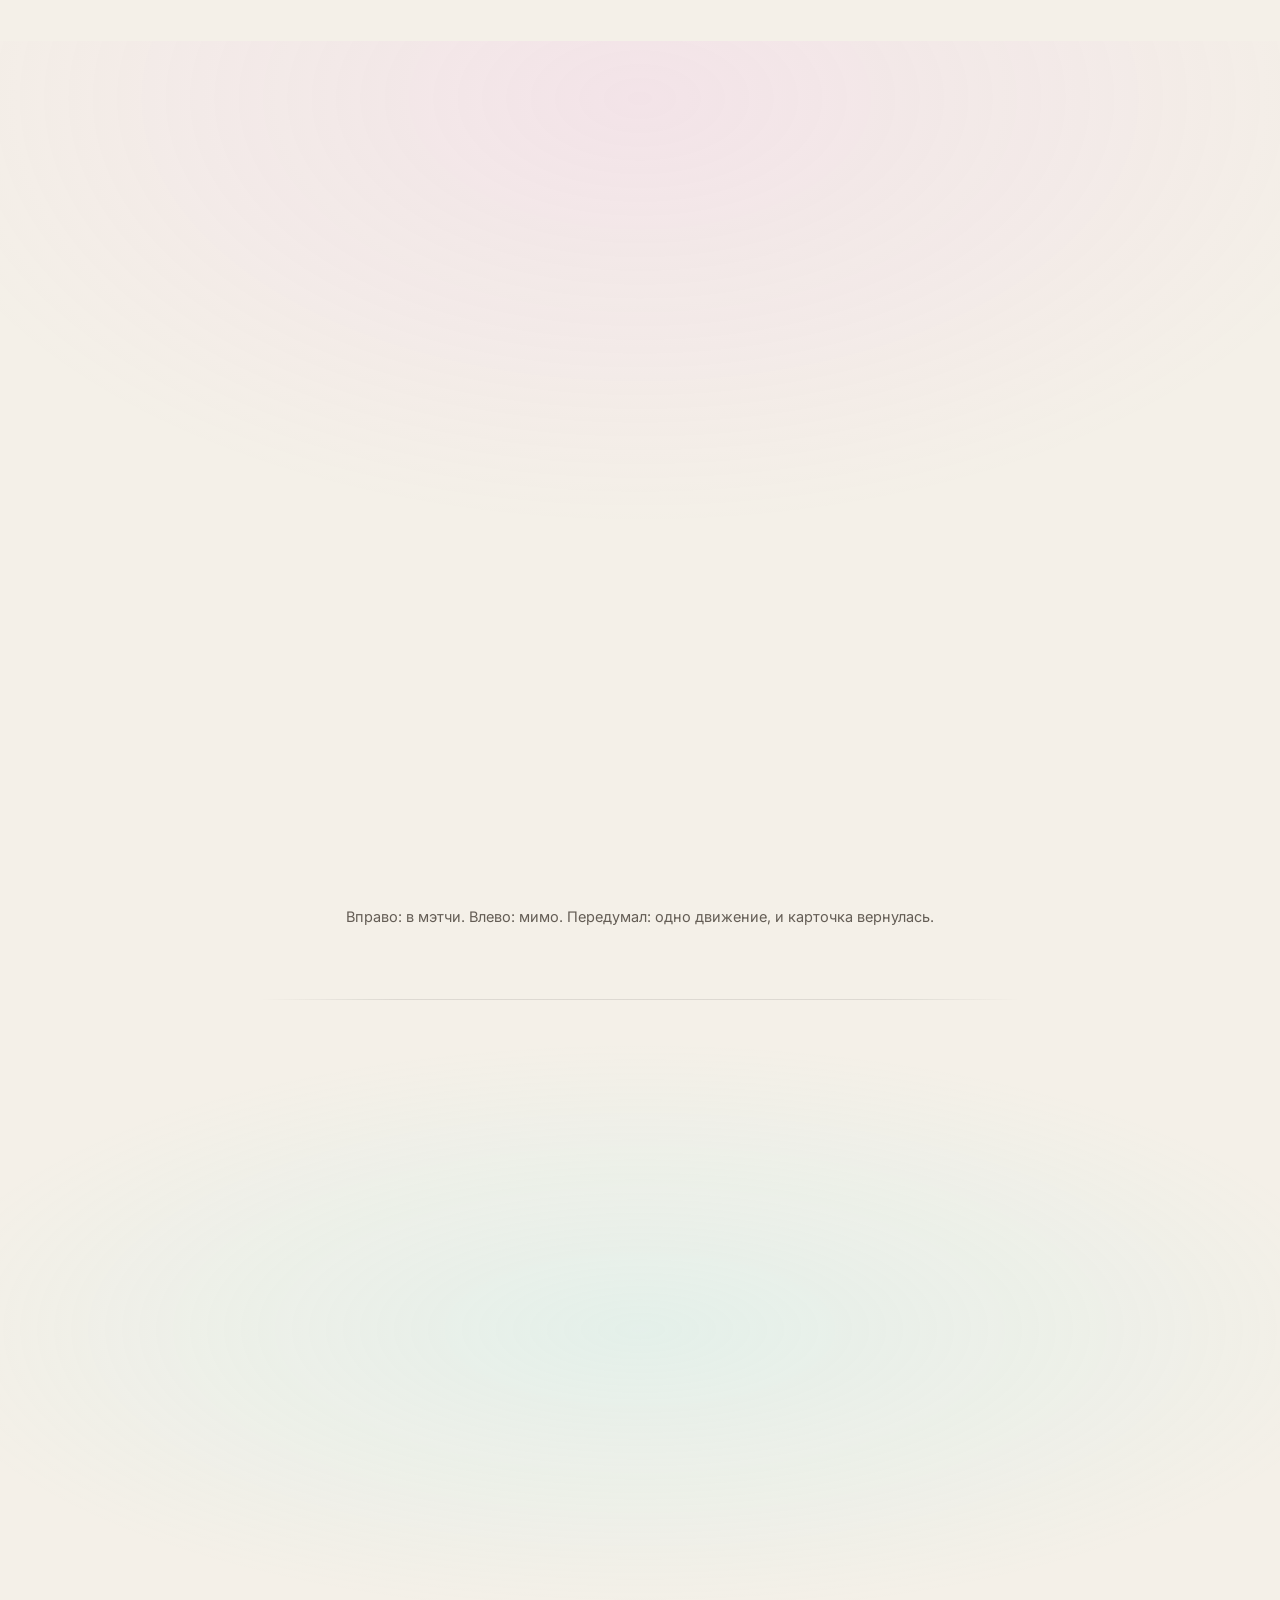
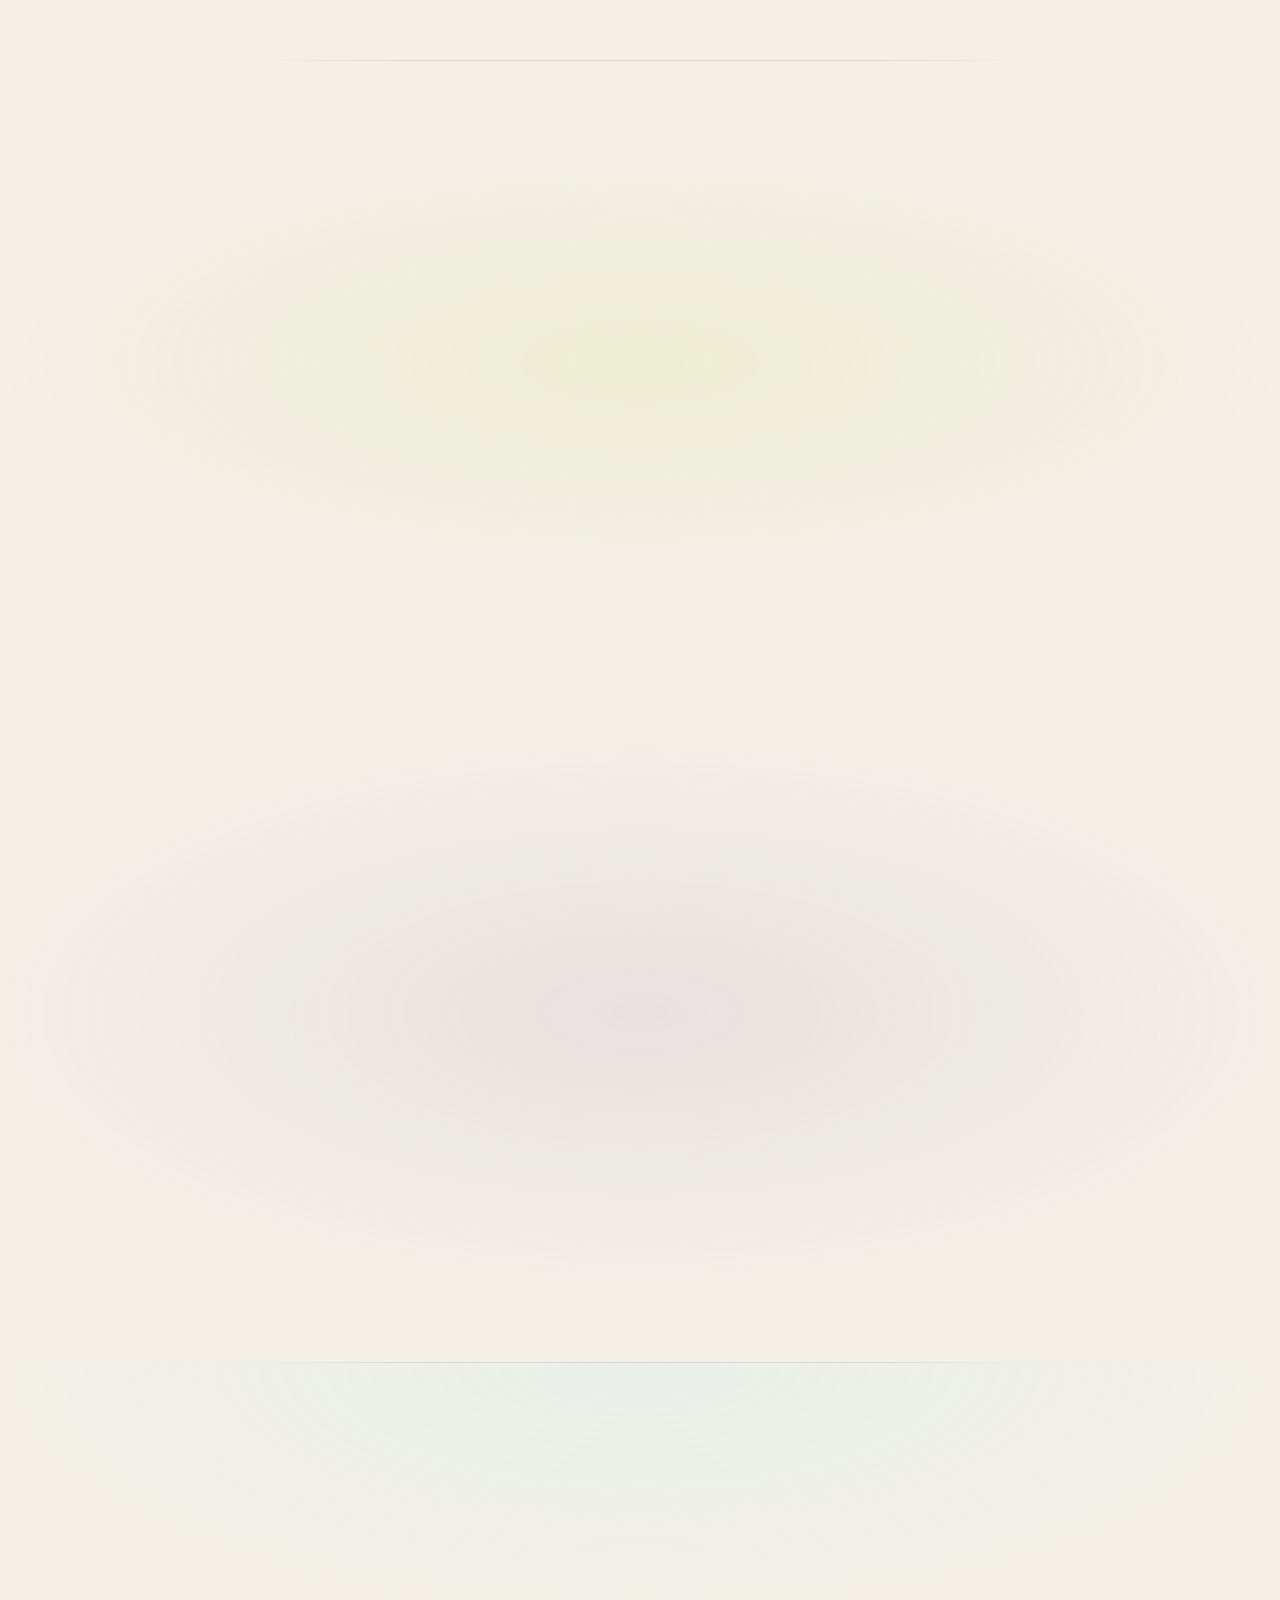
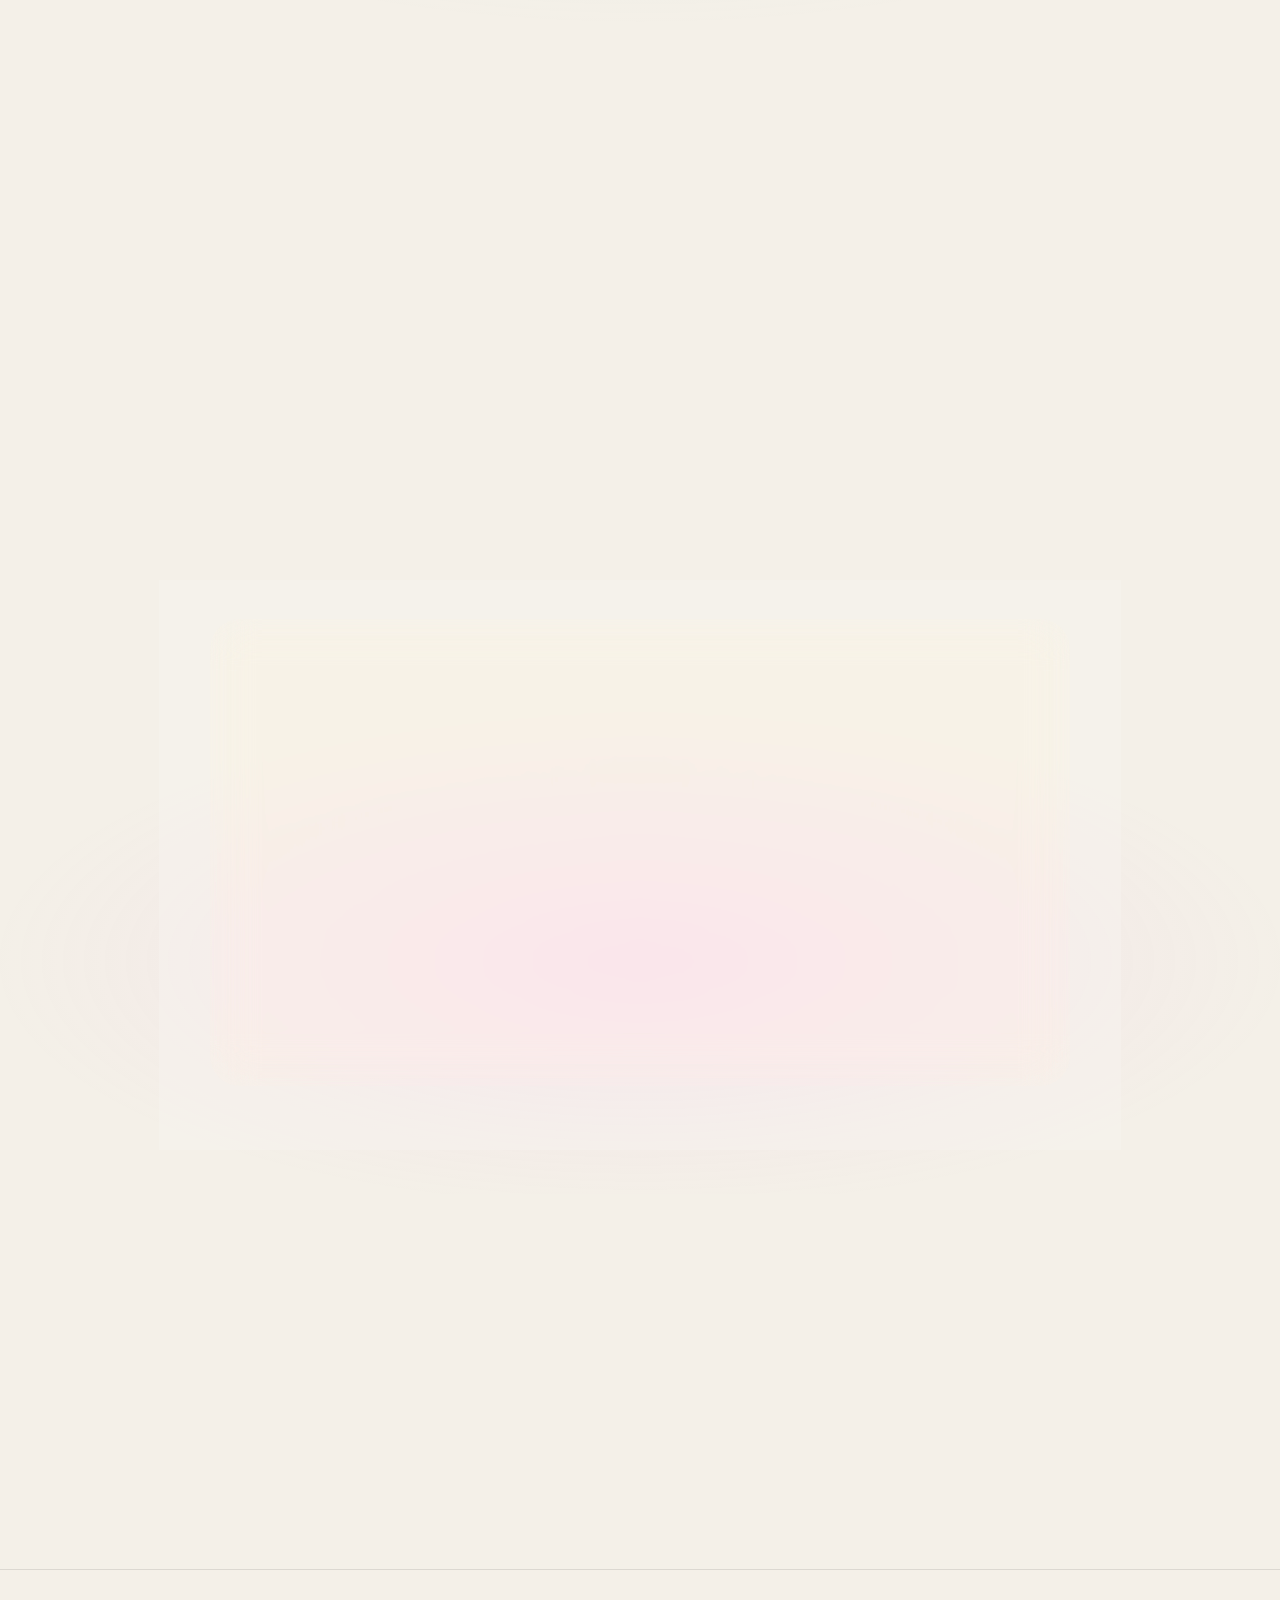
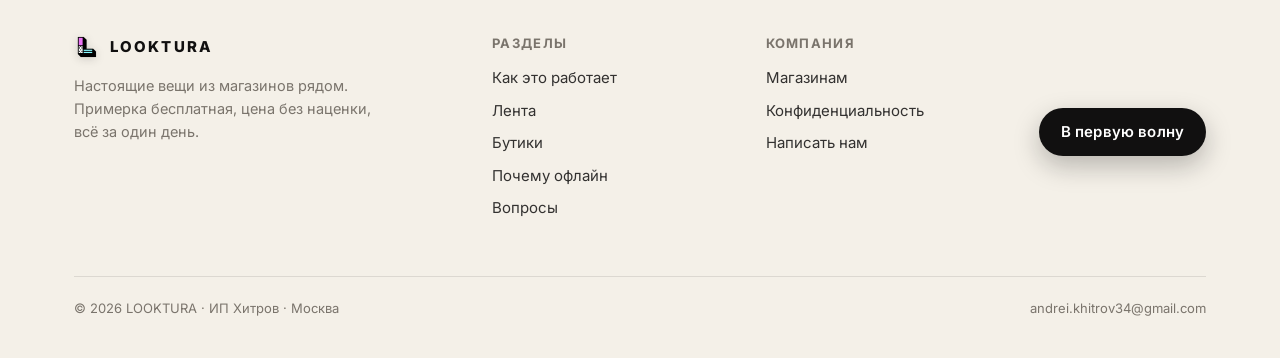
==== commit ecb2632f: "site-wide polish: favicon, social cards, CTA consistency, menu stagger, dead CSS - favicon.svg (the " ====
--- a/index.html
+++ b/index.html
@@ -6,18 +6,20 @@
   <title>LOOKTURA · примерка рядом, покупка без наценки</title>
   <meta name="description" content="Настоящие вещи из магазинов Москвы рядом с тобой. Примерка бесплатная, депозит 5% возвращается, платишь магазину напрямую. Запуск осенью 2026." />
   <meta name="theme-color" content="#F4F0E8" />
+  <link rel="icon" type="image/svg+xml" href="assets/favicon.svg" />
 
   <meta property="og:type" content="website" />
   <meta property="og:title" content="LOOKTURA · примерка рядом, покупка без наценки" />
   <meta property="og:description" content="Настоящие вещи из магазинов Москвы рядом. Примерка бесплатная, депозит возвращается, платишь магазину напрямую." />
   <meta property="og:locale" content="ru_RU" />
-  <meta property="og:image" content="assets/p3.jpg" />
+  <meta property="og:url" content="https://looktura.github.io/" />
+  <meta property="og:image" content="https://looktura.github.io/assets/p3.jpg" />
   <meta name="twitter:card" content="summary_large_image" />
 
   <link rel="preconnect" href="https://fonts.googleapis.com" />
   <link rel="preconnect" href="https://fonts.gstatic.com" crossorigin />
   <link href="https://fonts.googleapis.com/css2?family=Inter:wght@400;500;600;700;800;900&display=swap" rel="stylesheet" />
-  <link rel="stylesheet" href="home.css?v=109" />
+  <link rel="stylesheet" href="home.css?v=110" />
 
   <script type="importmap">
   {"imports":{
@@ -57,7 +59,7 @@
         <a href="#how" data-link>Как это работает</a>
         <a href="#boutiques" data-link>Бутики</a>
       </nav>
-      <a class="btn nav__cta" href="#final" data-link>Записаться</a>
+      <a class="btn nav__cta" href="#final" data-link>В первую волну</a>
       <button class="nav__burger" id="burger" aria-label="Открыть меню" aria-expanded="false" aria-controls="menu"><span></span><span></span></button>
     </div>
   </header>
@@ -102,11 +104,11 @@
             <span class="step__k">Свайпай</span>
             <p class="step__p">Лента вещей из бутиков рядом, каждая реально в наличии. Вправо: нравится. Влево: дальше.</p>
           </article>
-          <article class="step rv" data-d="1">
+          <article class="step rv">
             <span class="step__k">Бронируй</span>
             <p class="step__p">Возвратный депозит 5%, от 149&nbsp;₽. Магазин откладывает вещь: приходишь, когда удобно.</p>
           </article>
-          <article class="step rv" data-d="2">
+          <article class="step rv">
             <span class="step__k">Меряй</span>
             <p class="step__p">Примеряешь вживую, депозит возвращается. Берёшь: платишь цену магазина, без наценки, и носишь уже сегодня.</p>
           </article>
@@ -286,7 +288,7 @@
           <a href="privacy.html">Конфиденциальность</a>
           <a href="mailto:andrei.khitrov34@gmail.com">Написать нам</a>
         </div>
-        <a class="btn btn--dark foot__cta" href="#final" data-link>Записаться</a>
+        <a class="btn btn--dark foot__cta" href="#final" data-link>В первую волну</a>
       </div>
       <div class="foot__bottom">
         <span>© 2026 LOOKTURA · ИП Хитров · Москва</span>
@@ -304,13 +306,13 @@
       <a href="#why" data-link>Почему офлайн</a>
       <a href="#faq" data-link>Вопросы</a>
     </nav>
-    <a class="btn btn--lg menu__cta" href="#final" data-link>Записаться</a>
+    <a class="btn btn--lg menu__cta" href="#final" data-link>В первую волну</a>
   </div>
 
   <script>window.LK_CONFIG = { endpoint: "", email: "andrei.khitrov34@gmail.com" };</script>
   <script src="https://cdn.jsdelivr.net/npm/lenis@1.1.14/dist/lenis.min.js" defer></script>
   <script src="https://cdn.jsdelivr.net/npm/gsap@3.12.5/dist/gsap.min.js" defer></script>
   <script src="https://cdn.jsdelivr.net/npm/gsap@3.12.5/dist/ScrollTrigger.min.js" defer></script>
-  <script type="module" src="home.js?v=113"></script>
+  <script type="module" src="home.js?v=114"></script>
 </body>
 </html>
--- a/home.css
+++ b/home.css
@@ -167,8 +167,6 @@
   position:absolute;left:0;right:0;top:clamp(104px,14vh,156px);z-index:3;
   text-align:center;padding:0 24px;pointer-events:none;
 }
-.hero__copy .eyebrow{margin-bottom:12px}
-.hero__title{font-size:clamp(32px,4.9vw,56px);font-weight:800;letter-spacing:-.035em;line-height:.98}
 .hero__brand{
   margin:0;font-family:"SF Pro Display","SF Pro Text",-apple-system,BlinkMacSystemFont,Inter,sans-serif;
   font-weight:800;font-size:clamp(54px,12.5vw,138px);line-height:.9;letter-spacing:-.02em;
@@ -213,16 +211,6 @@
 @media (prefers-reduced-motion:reduce){
   .hero__pin.route-on .ring__glow{animation:none}
   .ringcap.route .ringcap__t{animation:none}
-}
-
-/* ---- brand strip ----------------------------------------- */
-.strip{padding:40px 24px 8px;text-align:center}
-.strip__t{font-size:13px;letter-spacing:.04em;color:var(--muted);margin-bottom:22px}
-.strip__row{display:flex;flex-wrap:wrap;gap:12px;justify-content:center;max-width:920px;margin:0 auto}
-.brandchip{
-  padding:10px 20px;border-radius:999px;background:rgba(255,255,255,.55);
-  border:1px solid var(--line);font-weight:700;font-size:15px;letter-spacing:.02em;color:#2a2724;
-  -webkit-backdrop-filter:blur(8px);backdrop-filter:blur(8px);
 }
 
 /* ---- sections shared ------------------------------------- */
@@ -399,8 +387,17 @@
   opacity:0;visibility:hidden;transition:.35s}
 .menu.open{opacity:1;visibility:visible}
 .menu__nav{display:flex;flex-direction:column;gap:6px}
-.menu__nav a{font-size:32px;font-weight:800;letter-spacing:-.02em;padding:10px 0}
-.menu__cta{margin-top:24px;align-self:flex-start}
+.menu__nav a{font-size:32px;font-weight:800;letter-spacing:-.02em;padding:10px 0;
+  opacity:0;transform:translateY(16px);
+  transition:opacity .45s cubic-bezier(.16,1,.3,1),transform .45s cubic-bezier(.16,1,.3,1)}
+.menu.open .menu__nav a{opacity:1;transform:none}
+.menu.open .menu__nav a:nth-child(2){transition-delay:.05s}
+.menu.open .menu__nav a:nth-child(3){transition-delay:.1s}
+.menu.open .menu__nav a:nth-child(4){transition-delay:.15s}
+.menu.open .menu__nav a:nth-child(5){transition-delay:.2s}
+.menu__cta{margin-top:24px;align-self:flex-start;opacity:0;transform:translateY(16px);
+  transition:opacity .45s cubic-bezier(.16,1,.3,1) .25s,transform .45s cubic-bezier(.16,1,.3,1) .25s}
+.menu.open .menu__cta{opacity:1;transform:none}
 
 /* ---- no-webgl fallback ----------------------------------- */
 .fallgrid{display:grid;grid-template-columns:repeat(3,minmax(0,1fr));gap:18px;max-width:1000px;margin:0 auto;padding:120px 24px 48px}
@@ -432,7 +429,6 @@
 @media (max-width:560px){
   .wrap{padding:0 18px}
   .hero__copy{top:76px}
-  .hero__title{font-size:clamp(34px,11vw,52px)}
   .wait__row{flex-direction:column}
   .wait__btn{width:100%}
   .foot__grid{grid-template-columns:1fr}
@@ -478,4 +474,5 @@
   .faq__a-in p{opacity:1;transform:none;transition:none}
   .forstores__card:hover .arr{transform:none}
   .nav__links a::after{transition:none}
-}
+  .menu__nav a,.menu__cta{opacity:1;transform:none;transition:none}
+}
